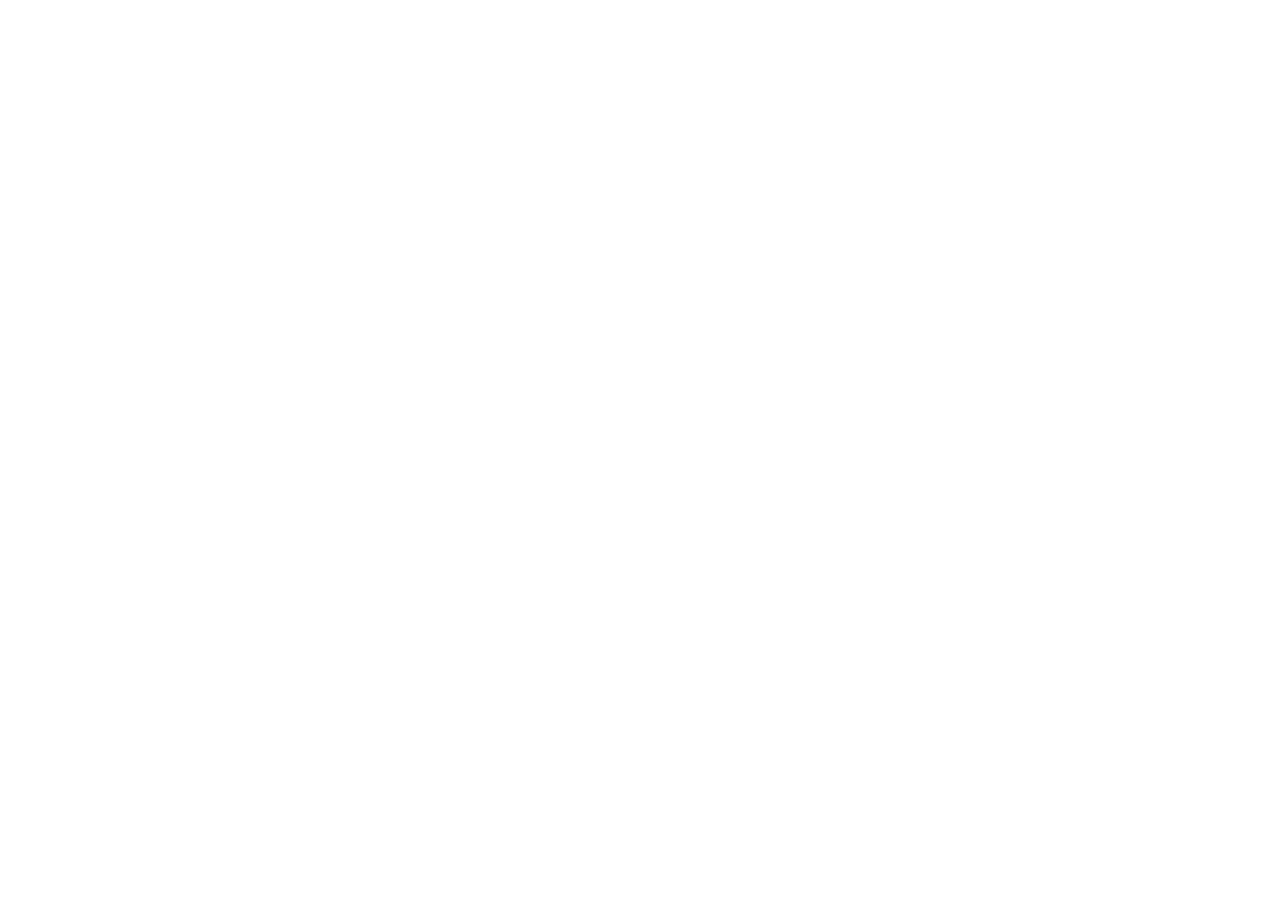
==== index.html @ 6ee95324 "first commit" ====
<!DOCTYPE html>
<html lang="en">
<head>
    <meta charset="UTF-8">
    <meta name="viewport" content="width=device-width, initial-scale=1.0">
    <title>Document</title>
</head>
<body>
    
</body>
</html>
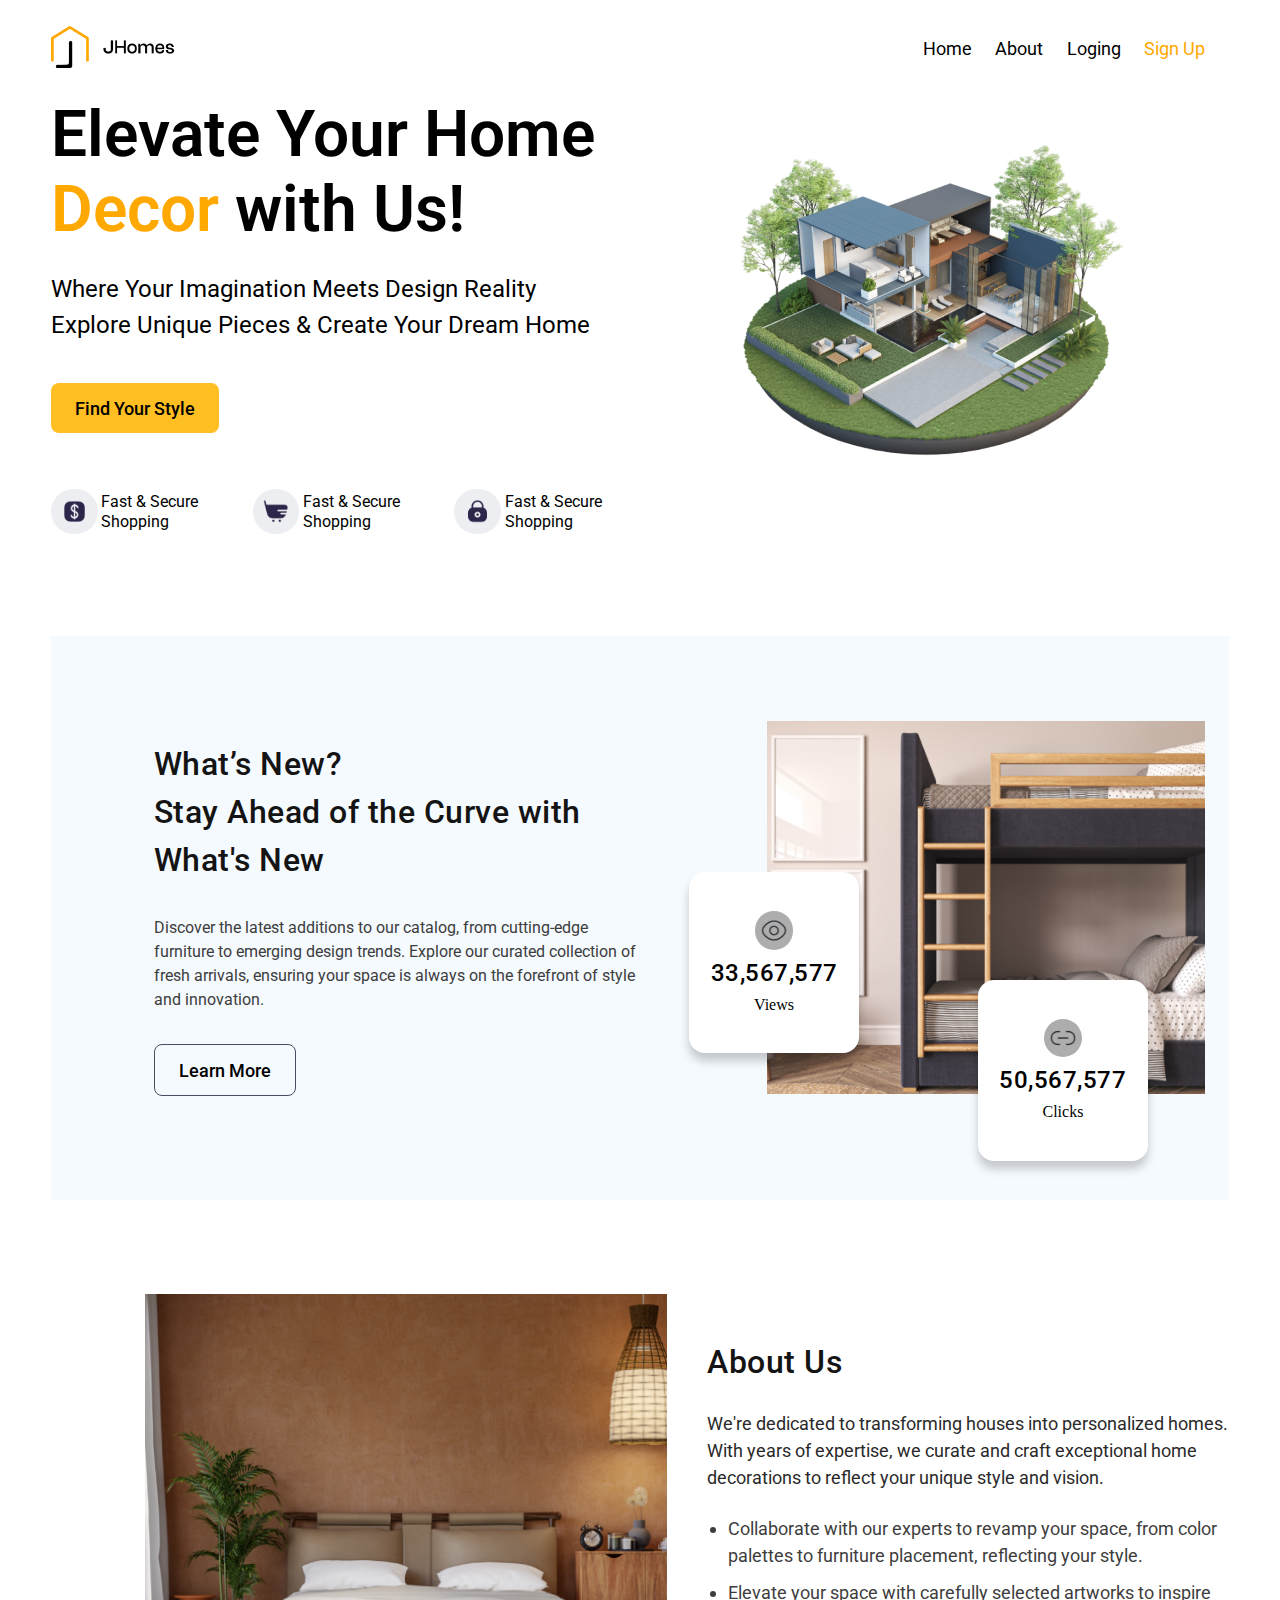
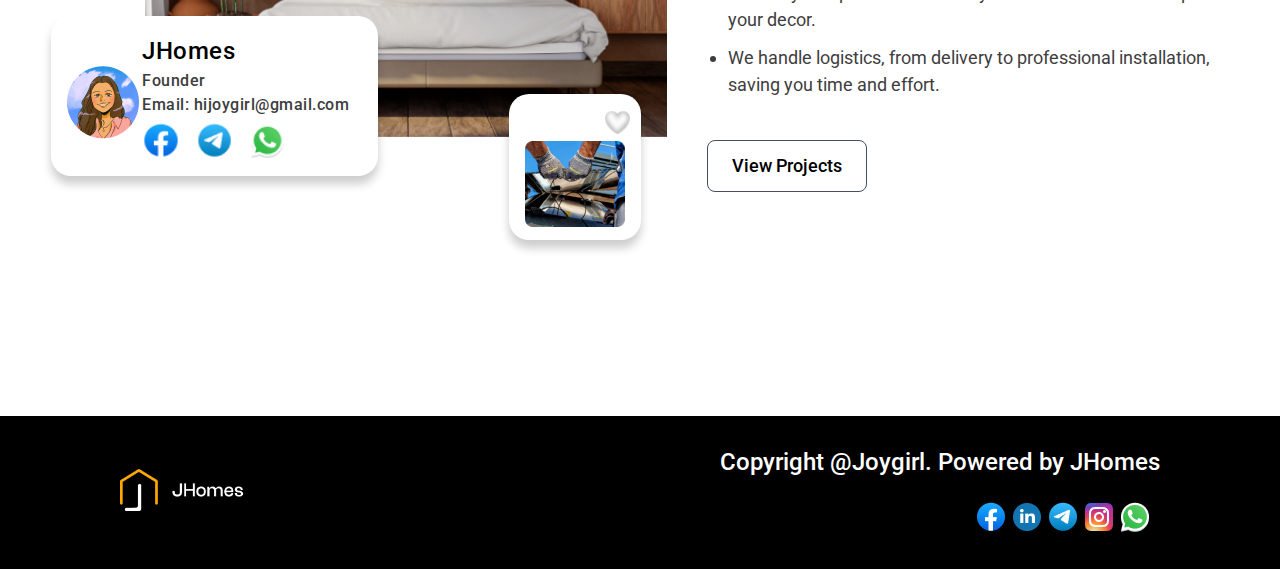
==== commit c98f3f9d: "task 6" ====
--- a/index.html
+++ b/index.html
@@ -3,9 +3,190 @@
 <head>
     <meta charset="UTF-8">
     <meta name="viewport" content="width=device-width, initial-scale=1.0">
-    <title>Document</title>
+    <title>just project task 6 and 7</title>
+    <link rel="stylesheet" href="style.css">
 </head>
 <body>
+
+    <header>
+        <div class="logo">
+            <img src="image/Frame 2.png" alt="Logo">
+        </div>
+
+        <div class="menu-icon">
+            <img src="image/menu.png" alt="">
+        </div>
+
+        <nav>
+            <a href="">Home</a>
+            <a href="">About</a>
+            <a href="">Loging</a>
+           <a href="" class="active">Sign Up</a>
+        </nav>
+    </header>
+
+    <main>
+
+        <section class="hero-container">
+            <div class="hero-left">
+                <h2>
+                    Elevate Your Home <br> <span class="left-active">Decor</span>  with Us!
+                </h2>
+
+                <p class="left-p">
+                    Where Your Imagination Meets 
+                    Design Reality 
+                    <br>Explore Unique Pieces & 
+                    Create Your Dream Home
+                </p>
+
+
+
+                    <button>Find Your Style</button>
+
+
+                    <div class="left-btm-flex">
+
+                        <div class="flex-item">
+                            <img src="image/Frame 5 (2).png" alt="">
+                            <p>Fast & Secure Shopping</p>                       
+                        </div>
+
+                        <div class="flex-item">
+                            <img src="image/Frame 5 (1).png" alt="">
+                            <p>Fast & Secure Shopping</p>
+                        </div>
+
+                        <div class="flex-item">
+                            <img src="image/Frame 5.png" alt="">
+                            <p>Fast & Secure Shopping</p>     
+                        </div>
+
+                    </div>
+
+            </div>
+
+            <div class="hero-right">
+                <img src="image/House 1.png" alt="Image">
+            </div>
+        </section>
+
+        <section class="container">
+            <div class="container-left">
+                <h2>
+                    What’s New? <br>
+                    Stay Ahead of the Curve with <br> What's New
+                </h2>
+                <p>
+                    Discover the latest additions to our catalog, from cutting-edge furniture to emerging design trends. Explore our curated collection of fresh arrivals, ensuring your space is always on the forefront of style and innovation.
+                </p>
+
+                <button class="bt">Learn More</button>
+
+            </div>
+
+            <div class="container-right">
+                <img src="image/Image.png" alt="image">
+
+                <div class="position left">
+                    <div class="position-card">
+                        <img src="image/eye.png" alt="">
+                    </div>
+                    <p class="card-info">33,567,577</p>
+                        <p>Views</p>
+                </div>
+               
+
+                <div class="position bottom">
+                    
+                    <div class="position-card   card-2">
+                      <img src="image/link.png" alt="">
+                    </div>
+                    <p class="card-info">50,567,577</p>
+                    <p>Clicks</p>
+                </div>
+
+            </div>
+
+        </section>
+
+
+        <section class="About-cover">
+
+            <div class="About-inner">
+                <div class="About-left">
+                    <div class="left-img2">
+                        <img src="image/image (1).png" alt="">
+                    </div>
+                    <div class="profile-position">
+                        <div class="profile-image">
+                            <img src="image/image 1.png" alt="">
+                        </div>
+                        <div class="profile-info">
+                            <h3>JHomes</h3>
+                        <p class="header-sub">Founder</p>
+                        <p class="email">Email: hijoygirl@gmail.com</p>
+                        <div class="media">
+                            <img src="image/Facebook.png" alt="image">
+                            <img src="image/telegram.png" alt="image">
+                            <img src="image/whatsapp.png" alt="image">
+                        </div>
+                        </div>
+                    </div>
+
+                    <div class="image-position">
+                        <div class="frame-icon">
+                            <div class="frame-icon2">
+                                <img src="image/Love l 1.png" alt="">
+                            </div>
+                            <div class="frame-image">
+                                <img src="image/Frame 16.png" alt="">
+                            </div>
+                        </div>
+                       
+                    </div>
+
+                </div>
     
+                <div class="About-right">
+                    <h2>About Us</h2>
+    
+                    <p class="About-right-p">We're dedicated to transforming houses into personalized homes. With years of expertise, we curate and craft exceptional home decorations to reflect your unique style and vision.</p>
+    
+                    <ul>
+                        <li>Collaborate with our experts to revamp your space, from color palettes to furniture placement, reflecting your style.</li>
+    
+                        <li>
+                            Elevate your space with carefully selected artworks to inspire your decor.
+                        </li>
+    
+                        <li>
+                            We handle logistics, from delivery to professional installation, saving you time and effort.
+                        </li>
+                    </ul>
+                    <button class="bt bt2">View Projects</button>
+                </div>
+            </div>
+        </section>
+
+    </main>
+
+
+    <footer>
+        <div class="footer-left">
+            <img src="image/Frame 3.png" alt="">
+        </div>
+
+        <div class="footer-right">
+            <p>Copyright @Joygirl. Powered by JHomes</p>
+            <div class="footer-icons">
+                <img src="image/Facebook.png" alt="">
+                <img src="image/linkedin.png" alt="">
+                <img src="image/telegram.png" alt="">
+                <img src="image/instagram.png" alt="">
+                <img src="image/whatsapp.png" alt="">
+            </div>
+        </div>
+    </footer>
 </body>
 </html>--- a/style.css
+++ b/style.css
@@ -0,0 +1,472 @@
+
+  @import url('https://fonts.googleapis.com/css2?family=Inter:wght@100;200;300;400;500;600;700;800;900&family=Roboto:wght@300;400;500;700;900&display=swap');
+
+*{
+    box-sizing: border-box;
+    margin: 0;
+    padding: 0;
+    text-decoration: none;
+}
+
+header{
+    display: flex;
+    justify-content: space-between;
+    align-items: center;
+    margin: 2% 4%;
+    /* width: 100%; */
+    /* gap: 20px; */
+}
+
+.menu-icon{
+    display: none;
+}
+
+nav{
+    width: 50%;
+    display: flex;
+    justify-content: end;
+}
+
+nav a{
+    padding-right: 4%;
+    color: #000;
+    font-family: 'Roboto', sans-serif;
+    font-size: 18px;
+    font-style: normal;
+    font-weight: 400;
+    line-height: normal;
+}
+
+.active{
+    color: #FFA800;
+    font-family: 'Roboto', sans-serif;
+    font-size: 18px;
+    font-style: normal;
+    font-weight: 400;
+    line-height: normal;
+}
+
+.logo img{
+    width: 60%;
+}
+
+/* hero section */
+
+.hero-container{
+    display: flex;
+    /* align-items: center; */
+    justify-content: space-between;
+    margin: 2% 4%;
+}
+
+.hero-left{
+    width: 50%;
+}
+
+.hero-left h2{
+    color: #000;
+    font-family: 'Roboto', sans-serif;
+    font-size: 64px;
+    font-style: normal;
+    font-weight: 600;
+    line-height: normal;
+}
+
+ .left-active{
+    color: #FFA800;
+    font-family: 'Roboto', sans-serif;
+    font-size: 64px;
+    font-style: normal;
+    font-weight: 600;
+    line-height: normal;
+}
+
+.left-p{
+    color: #000;
+font-family:  'Roboto', sans-serif;
+font-size: 24px;
+font-style: normal;
+font-weight: 400;
+line-height: 150%; /* 36px */
+/* width: 50%; */
+margin-top: 24px;
+
+}
+
+button{
+    border-radius: 8px;
+    background: #FFBF23;
+    padding: 14.5px 24px;
+    border: none;
+    color: #000;
+    font-family: 'Roboto', sans-serif;
+    font-size: 18px;
+    font-style: normal;
+    font-weight: 500;
+    line-height: normal;
+    margin-top: 40px;
+    cursor: pointer;
+}
+
+
+.left-btm-flex{
+    display: flex;
+    gap: 16px;
+    margin-top: 56px;
+}
+
+.flex-item{
+    display: flex;
+    gap: 2%;
+    align-items: center;
+}
+
+.flex-item p{
+    color: #000;
+    font-family: 'Roboto', sans-serif;
+    font-size: 16px;
+    font-style: normal;
+    font-weight: 400;
+    line-height: 120%; /* 19.2px */
+}
+
+.flex-item img{
+width: 25%;
+}
+
+.hero-right{
+    margin-top: 2%;
+    width: 50%;
+}
+
+/* next section */
+
+.container{
+    display: flex;
+    justify-content: space-between;
+    margin: 8% 4% 2% 4%;
+    gap: 24px;
+    align-items: center;
+    background: #F5FAFF;
+    /* padding: 64px 120px  !important; */
+    padding: 8% 8%;
+}
+
+.container-left{
+    width: 50%;
+}
+
+.container-left h2{
+    color: #141414;
+    font-family: 'Roboto', sans-serif;
+    font-size: 32px;
+    font-style: normal;
+    font-weight: 500;
+    line-height: 150%; /* 48px */
+    letter-spacing: 0.5px;
+}
+
+
+.container-left p{
+    color: #3D3D3D;
+    font-family:'Roboto', sans-serif;
+    font-size: 16px;
+    font-style: normal;
+    font-weight: 400;
+    line-height: 150%; /* 27px */
+    margin-top: 32px;
+}
+
+.bt{
+    background-color: transparent;
+    border-radius: 8px;
+    border: 1px solid #464E5F;
+    padding: 14.5px 24px;
+    margin-top: 32px;
+}
+
+.container-right{
+    width: 45%;
+    position: relative;
+}
+
+.container-right img{
+    width: 100%;
+    margin-left: 18%;
+    margin-top: -4%;
+}
+
+.position{
+    display: flex;
+    flex-direction: column;
+    /* justify-content: center; */
+    align-items: center;
+    /* width: 192px; */
+    /* height: 200px; */
+    border-radius: 16px;
+    background: #FFF;
+    /* Shadow 4 */
+    box-shadow: 0px 8px 10px 0px rgba(0, 0, 0, 0.20);
+    /* padding: 38px 36px 38px 30px; */
+    padding: 9% 5%;
+    margin-bottom: 2%;
+}
+
+.left {
+    position: absolute;
+    bottom: 10%;
+}
+
+.bottom {
+    position: absolute;
+    bottom: -20%;
+    right: -5%;
+}
+
+.card-info{
+    color: #000;
+    font-family: 'Roboto', sans-serif;
+    font-size: 24px;
+    font-style: normal;
+    font-weight: 500;
+    line-height: 150%; /* 36px */
+    letter-spacing: 0.5px;
+}
+
+
+.position-card{
+    width: 30%;
+    background-color: rgb(173, 173, 173);
+    display: flex;
+    justify-content: center;
+    align-items: center;
+    border-radius: 50%;
+    padding: 4%;
+    }
+
+.position-card img{
+    width: 100%;
+    margin: 0 auto;
+}
+
+.card-info{
+    color: #000;
+    font-family: 'Roboto', sans-serif;
+    font-size: 24px;
+    font-style: normal;
+    font-weight: 500;
+    line-height: 150%; /* 36px */
+    letter-spacing: 0.5px;
+    margin: 4% 0;
+}
+
+/* Anout page */
+
+.About-cover{
+    margin: 2% 4%;
+}
+
+.About-inner{
+    display: flex;
+    /* justify-content: space-around; */
+    gap: 40px;
+    margin: 8% 0 8% 8%;
+   
+}
+
+ .About-right{
+    width: 50%;
+    margin-top: 4%;
+    
+}
+
+.left-img2 img{
+     width: 100%; 
+}
+
+.left-img2{
+    width: 100%;
+
+}
+
+.About-left{
+    width: 50%;
+    position: relative;
+}
+
+.profile-position{
+    position: absolute;
+    bottom: 9%;
+    left: -18%;
+    z-index: 2;
+}
+
+.image-position{
+    position: absolute;
+    bottom: -3%;
+    right: 5%;
+
+}
+
+.About-right h2{
+    color: #141414;
+    font-family: 'Roboto', sans-serif; 
+    font-size: 32px;
+    font-style: normal;
+    font-weight: 500;
+    line-height: 150%; /* 48px */
+    letter-spacing: 0.5px;
+    margin-bottom: 24px;
+}
+
+.About-right-p{
+    color: #292929;
+    font-family: 'Roboto', sans-serif;
+    font-size: 18px;
+    font-style: normal;
+    font-weight: 400;
+    line-height: 150%; /* 27px */
+    max-width: 100%;
+    margin-bottom: 24px;
+}
+
+.About-right .bt2{
+    margin-bottom: 32px;
+}
+
+li{
+    max-width: 73%;
+    color: #3D3D3D;
+    font-family: 'Roboto', sans-serif;
+    font-size: 18px;
+    font-style: normal;
+    font-weight: 400;
+    line-height: 150%; /* 27px */
+    margin-left: 4%;
+    margin-bottom: 2%;
+    max-width: 100%;
+}
+
+/* About position */
+
+.profile-position{
+    display: inline-flex;
+    height: 160.592px;
+    padding: 16px;
+    align-items: center;
+    gap: 16px;
+    flex-shrink: 0;
+    border-radius: 20px;
+background: #FFF;
+box-shadow: 0px 8px 10px 0px rgba(0, 0, 0, 0.20);
+}
+
+.media{
+    display: flex;
+    justify-content:left;
+    gap: 16px;
+}
+
+.media img{
+    width: 18%;
+    margin-top: 2%;
+}
+
+.profile-image{
+    width: 20%;
+    margin-top: 6%;
+}
+
+.profile-info h3{
+    color: #000;
+    font-family: 'Roboto', sans-serif;
+    font-size: 24px;
+    font-style: normal;
+    font-weight: 500;
+    line-height: 150%; /* 36px */
+    letter-spacing: 0.5px;
+}
+
+.header-sub{
+    color: #3D3D3D;
+    font-family: 'Roboto', sans-serif;
+    font-size: 16px;
+    font-style: normal;
+    font-weight: 500;
+    line-height: 150%; /* 24px */
+    letter-spacing: 0.5px;
+}
+
+.profile-info .email{
+    color: #3D3D3D;
+    font-family: 'Roboto', sans-serif;
+    font-size: 16px;
+    font-style: normal;
+    font-weight: 500;
+    line-height: 150%; /* 24px */
+    letter-spacing: 0.5px;
+}
+
+.image-position{
+    display: flex;
+width: 132px;
+height: 146px;
+padding: 16px;
+flex-direction: column;
+align-items: flex-end;
+
+flex-shrink: 0;
+border-radius: 20px;
+background: #FFF;
+box-shadow: 0px 8px 10px 0px rgba(0, 0, 0, 0.20);
+    
+}
+    
+.frame-icon2 img{
+    width: 25%;
+    margin-left: 80%;
+    margin-bottom: 2%;
+}
+
+.frame-image img{
+    width: 100%;
+    
+}
+
+.frame-icon{
+    display: block;
+    
+}
+
+/* footer */
+footer{
+    background-color: #000;
+    display: flex;
+    justify-content: space-between;
+    align-items: center;
+    padding: 32px 120px;
+    margin-top: 15%;
+}
+
+.footer-left img{
+    width: 60%;
+}
+
+
+
+.footer-right p{
+    color: #FFF;
+font-family: 'Roboto', sans-serif;
+font-size: 24px;
+font-style: normal;
+font-weight: 500;
+line-height: normal;
+}
+
+
+.footer-icons{
+    padding-left: 58%;
+    margin-top: 24px;
+}
+
+/* 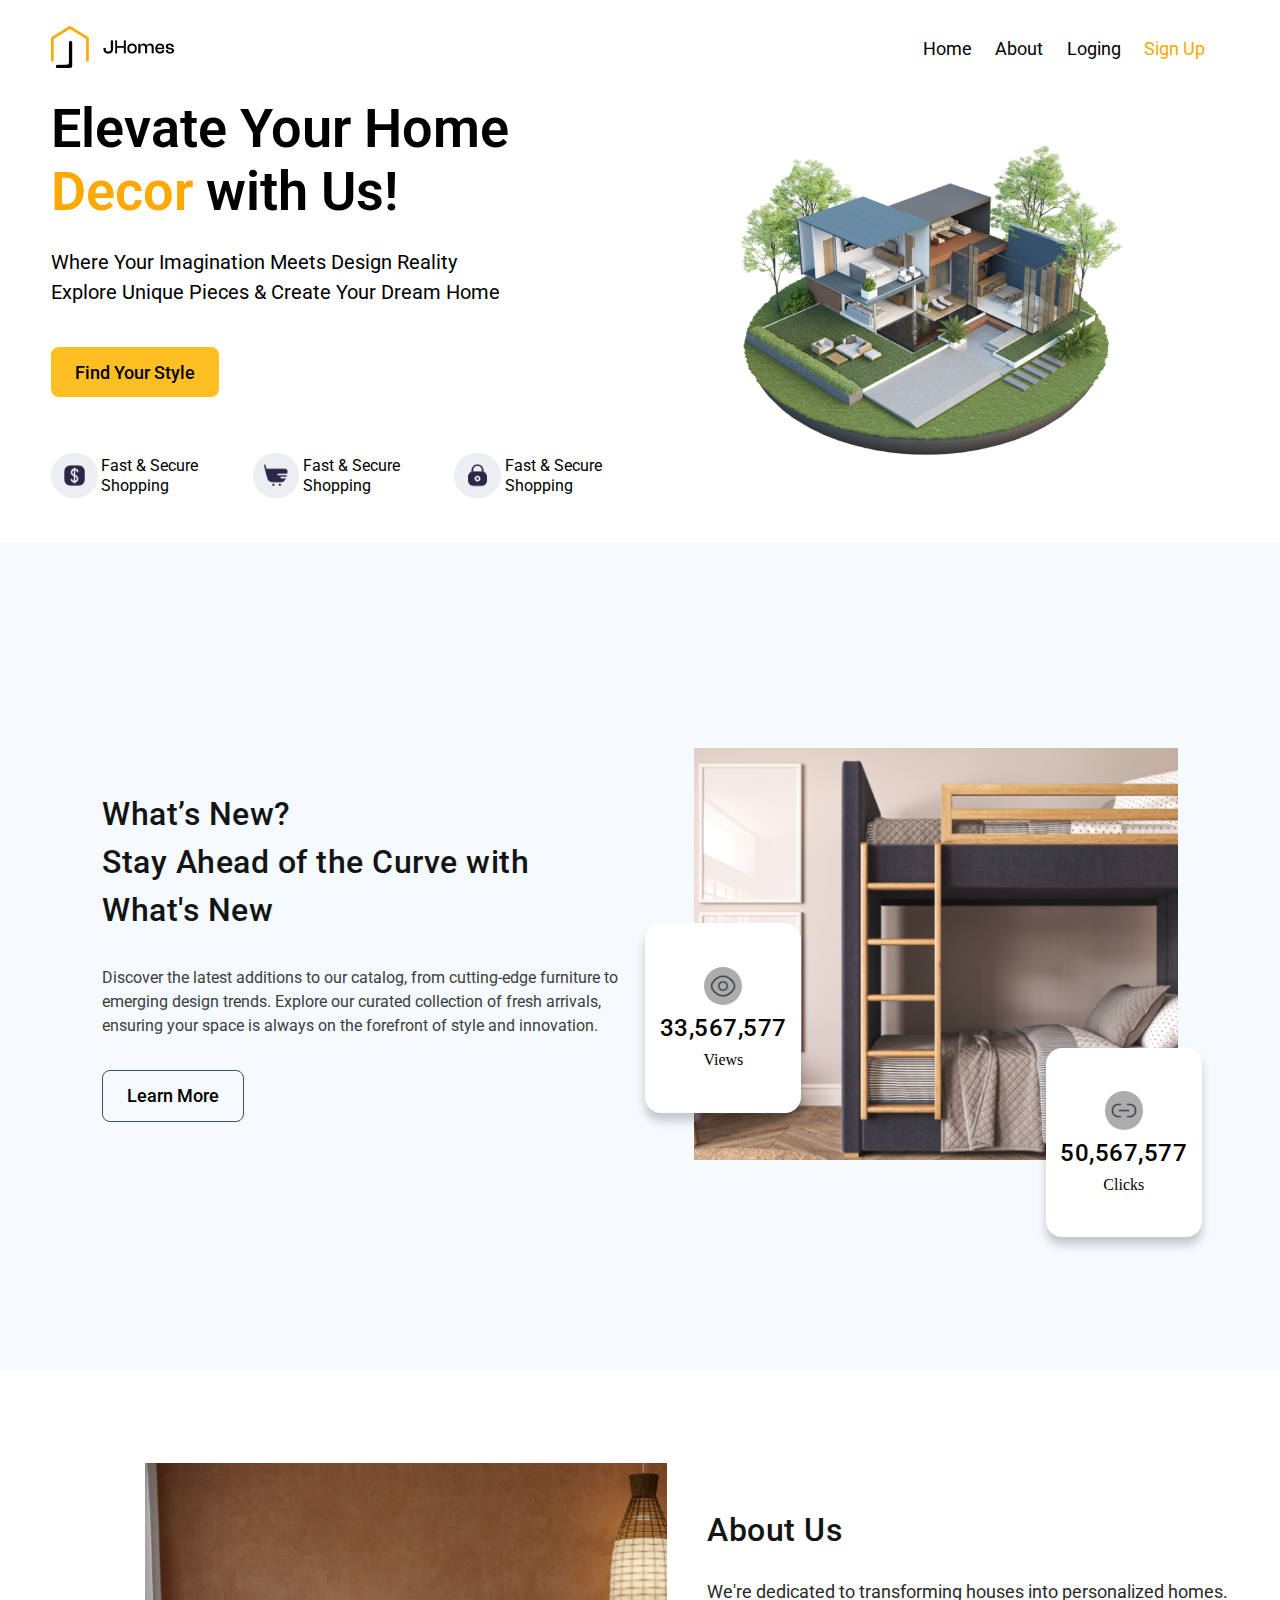
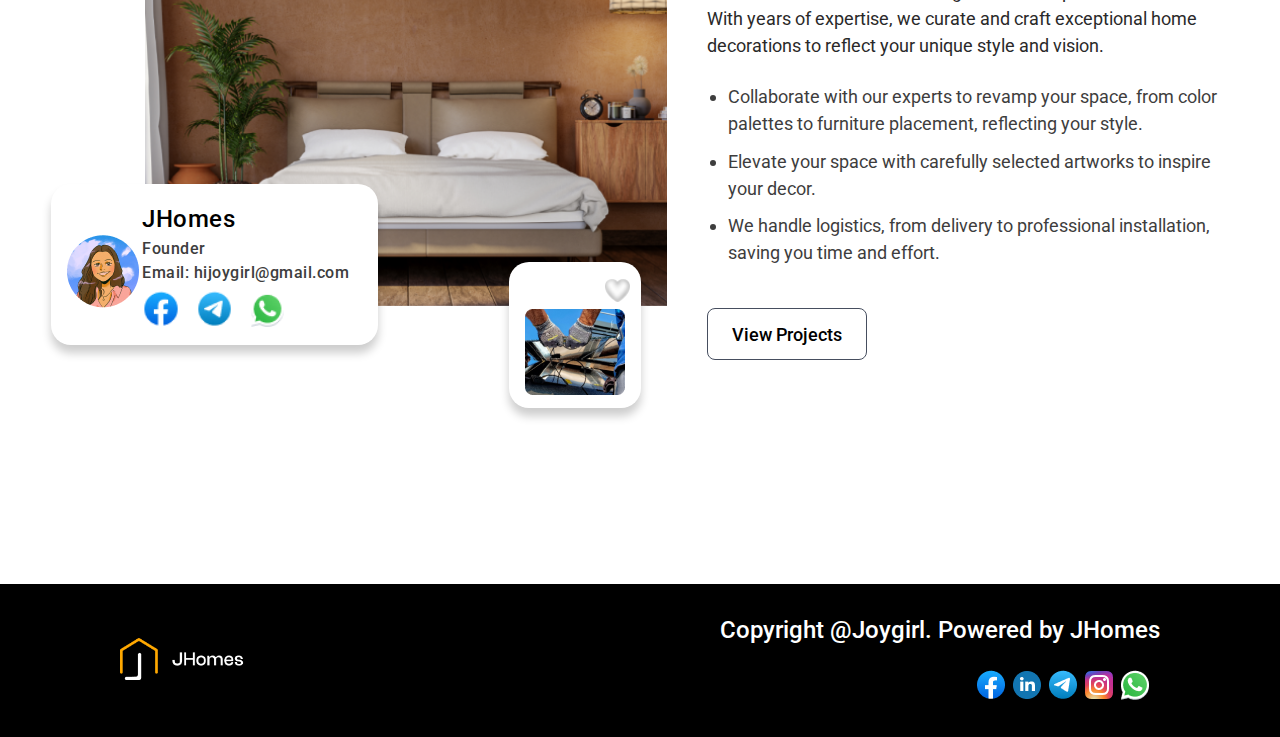
==== commit cd0a29d9: "task 7" ====
--- a/index.html
+++ b/index.html
@@ -5,6 +5,7 @@
     <meta name="viewport" content="width=device-width, initial-scale=1.0">
     <title>just project task 6 and 7</title>
     <link rel="stylesheet" href="style.css">
+    <link href="https://api.fontshare.com/v2/css?f[]=clash-grotesk@200,700,400,600,300,500&f[]=clash-display@200,400,700,500,300&display=swap" rel="stylesheet">
 </head>
 <body>
 
@@ -86,7 +87,7 @@
             </div>
 
             <div class="container-right">
-                <img src="image/Image.png" alt="image">
+                <img class="right-bg-img" src="image/Image.png" alt="image">
 
                 <div class="position left">
                     <div class="position-card">
--- a/style.css
+++ b/style.css
@@ -139,17 +139,19 @@
     width: 50%;
 }
 
+
+
 /* next section */
 
 .container{
     display: flex;
     justify-content: space-between;
-    margin: 8% 4% 2% 4%;
+    /* margin: 8% 0 8% 0; */
     gap: 24px;
     align-items: center;
     background: #F5FAFF;
     /* padding: 64px 120px  !important; */
-    padding: 8% 8%;
+    padding: 16% 8%;
 }
 
 .container-left{
@@ -192,8 +194,8 @@
 
 .container-right img{
     width: 100%;
-    margin-left: 18%;
-    margin-top: -4%;
+    /* margin-left: 18%;
+    margin-top: -4%; */
 }
 
 .position{
@@ -208,13 +210,14 @@
     /* Shadow 4 */
     box-shadow: 0px 8px 10px 0px rgba(0, 0, 0, 0.20);
     /* padding: 38px 36px 38px 30px; */
-    padding: 9% 5%;
+    padding: 9% 3%;
     margin-bottom: 2%;
 }
 
 .left {
     position: absolute;
     bottom: 10%;
+    left: -10%;
 }
 
 .bottom {
@@ -469,4 +472,390 @@
     margin-top: 24px;
 }
 
-/* +/* 
+/* responsiveness */
+@media (max-width: 1280px){
+    .hero-left h2{
+        color: #000;
+        font-family: 'Roboto', sans-serif;
+        font-size: 54px;
+        font-style: normal;
+        font-weight: 600;
+        line-height: normal;
+}
+
+.left-p{
+    color: #000;
+font-family:  'Roboto', sans-serif;
+font-size: 20px;
+font-style: normal;
+font-weight: 400;
+line-height: 150%; /* 36px */
+/* width: 50%; */
+margin-top: 24px;
+
+}
+
+.left-active{
+    font-size: 54px; 
+}
+
+}
+
+@media (max-width: 1128px){
+    .hero-left h2{
+        color: #000;
+        font-family: 'Roboto', sans-serif;
+        font-size: 50px;
+        font-style: normal;
+        font-weight: 600;
+        line-height: normal;
+}
+.left-active{
+    font-size: 50px; 
+}
+
+.left-p{
+    color: #000;
+font-family:  'Roboto', sans-serif;
+font-size: 18px;
+font-style: normal;
+font-weight: 400;
+line-height: 150%; /* 36px */
+/* width: 50%; */
+margin-top: 24px;
+
+}
+}
+
+@media (max-width: 1078px){
+    .hero-left h2{
+        color: #000;
+        font-family: 'Roboto', sans-serif;
+        font-size: 48px;
+        font-style: normal;
+        font-weight: 600;
+        line-height: normal;
+}
+
+.left-active{
+    font-size: 48px; 
+}
+
+.left-p{
+    color: #000;
+font-family:  'Roboto', sans-serif;
+font-size: 16px;
+font-style: normal;
+font-weight: 400;
+line-height: 150%; /* 36px */
+/* width: 50%; */
+margin-top: 24px;
+
+}
+
+.flex-item p{
+    color: #000;
+    font-family: 'Roboto', sans-serif;
+    font-size: 14px;
+    font-style: normal;
+    font-weight: 400;
+    line-height: 120%; /* 19.2px */
+}
+
+}
+
+
+
+@media (max-width: 996px){
+    .hero-left h2{
+        color: #000;
+        font-family: 'Roboto', sans-serif;
+        font-size: 20px;
+        font-style: normal;
+        font-weight: 600;
+        line-height: normal;
+}
+
+.left-active{
+    font-size: 20px; 
+}
+
+.left-p{
+    color: #000;
+font-family:  'Roboto', sans-serif;
+font-size: 16px;
+font-style: normal;
+font-weight: 400;
+line-height: 150%; /* 36px */
+/* width: 50%; */
+margin-top: 24px;
+
+}
+
+.flex-item p{
+    color: #000;
+    font-family: 'Roboto', sans-serif;
+    font-size: 12px;
+    font-style: normal;
+    font-weight: 400;
+    line-height: 120%; /* 19.2px */
+}
+
+}
+
+
+/* 
+@media (max-width: 1078px){
+    .hero-left h2{
+        color: #000;
+        font-family: 'Roboto', sans-serif;
+        font-size: 48px;
+        font-style: normal;
+        font-weight: 600;
+        line-height: normal;
+}
+
+.left-active{
+    font-size: 48px; 
+}
+
+.left-p{
+    color: #000;
+font-family:  'Roboto', sans-serif;
+font-size: 16px;
+font-style: normal;
+font-weight: 400;
+line-height: 150%; /* 36px */
+/* width: 50%; */
+margin-top: 24px;
+
+}
+
+.flex-item p{
+    color: #000;
+    font-family: 'Roboto', sans-serif;
+    font-size: 14px;
+    font-style: normal;
+    font-weight: 400;
+    line-height: 120%; /* 19.2px */
+}
+
+} */
+
+
+
+@media (max-width: 723px){
+    .hero-left h2{
+        color: #000;
+        font-family: 'Roboto', sans-serif;
+        font-size: 38px;
+        font-style: normal;
+        font-weight: 600;
+        line-height: normal;
+}
+
+.left-active{
+    font-size: 30px; 
+}
+
+.left-p{
+    color: #000;
+font-family:  'Roboto', sans-serif;
+font-size: 16px;
+font-style: normal;
+font-weight: 400;
+line-height: 150%; /* 36px */
+/* width: 50%; */
+margin-top: 24px;
+
+}
+
+.flex-item p{
+    color: #000;
+    font-family: 'Roboto', sans-serif;
+    font-size: 12px;
+    font-style: normal;
+    font-weight: 400;
+    line-height: 120%; /* 19.2px */
+}
+
+}
+
+
+@media (max-width:478px ){
+
+    header{
+        display:flex;
+        /* justify-content: space-between; */
+    }
+
+    .menu-icon{
+        display: block;
+        
+    }
+
+    nav{
+        display: none;
+    }
+    .hero-right img{
+        width: 100%;
+    }
+
+    .hero-container{
+        display: flex;
+        align-items: center;
+        flex-direction: column;
+        margin: 0 12%;
+    }
+
+    .hero-left h2{
+        color: #000;
+        font-family: 'Roboto', sans-serif;
+        font-size: 32px;
+        font-style: normal;
+        font-weight: 600;
+        line-height: normal;
+        max-width: 100%;
+}
+
+.left-active{
+    font-size: 32px; 
+}
+
+.hero-left{
+    width: 100%;
+}
+
+.left-p{
+    margin-top: 16px;
+}
+
+button{
+    width: 100%;
+    margin-top: 24px;
+}
+
+.left-btm-flex{
+    margin-top: 24px;
+    margin-bottom: 24px;
+}
+
+.flex-item p{
+    font-size: 8px;
+}
+
+.hero-right{
+    width: 100%;
+}
+
+/* second section */
+
+.container{
+    display: flex;
+    align-items: center;
+    flex-direction: column;
+    /* margin: 0 12%; */
+}
+
+.container-left{
+    width: 100%;
+    padding-left: 4%;
+}
+
+.container-left h2{
+    color: #141414;
+    font-family: 'Clash Grotesk', sans-serif;
+    /* font-family: 'Clash Display', sans-serif; */
+font-size: 20px;
+font-style: normal;
+font-weight: 500;
+line-height: 150%; /* 36px */
+/* max-width: 100%; */
+}
+
+.container-left p{
+    font-size: 16px;
+}
+
+.container-right{
+    width: 100%;
+}
+
+.right-bg-img img{
+    width: 100%;
+    padding-left: 8%;
+}
+
+.position{
+    display: inline-flex;
+padding: 20.401px 18.971px 20.482px 16.106px;
+flex-direction: column;
+justify-content: center;
+align-items: center;
+}
+
+.About-inner{
+    display: flex;
+    flex-direction: column;
+}
+
+.About-left{
+    width: 100%;
+}
+
+.profile-position{
+    display: flex;
+width: %;
+/* height: 87.982px; */
+padding: 8.766px;
+align-items: center;
+gap: 8.766px;
+flex-shrink: 0;
+
+border-radius: 10.957px;
+background: #FFF;
+box-shadow: 0px 4.38285px 5.47856px 0px rgba(0, 0, 0, 0.20);
+}
+
+
+.profile-info h3{
+    font-size: 13.149px;
+}
+
+.About-right{
+    width: 100%;
+}
+
+footer{
+    display: flex;
+    flex-direction: column;
+}
+
+.footer-left, .footer-right {
+    width: 100%;
+}
+
+.footer-right p{
+    color: #FFF;
+font-family: 'Clash Grotesk', sans-serif;
+font-size: 12px;
+font-style: normal;
+font-weight: 500;
+line-height: normal;
+margin-top: 32px;
+}
+
+.footer-icons{
+    display: flex;
+    align-items: center;
+    flex-direction: row;
+    gap: 8px;
+    padding-left: 0;
+    margin-top: 16px;
+
+}
+
+
+
+ 
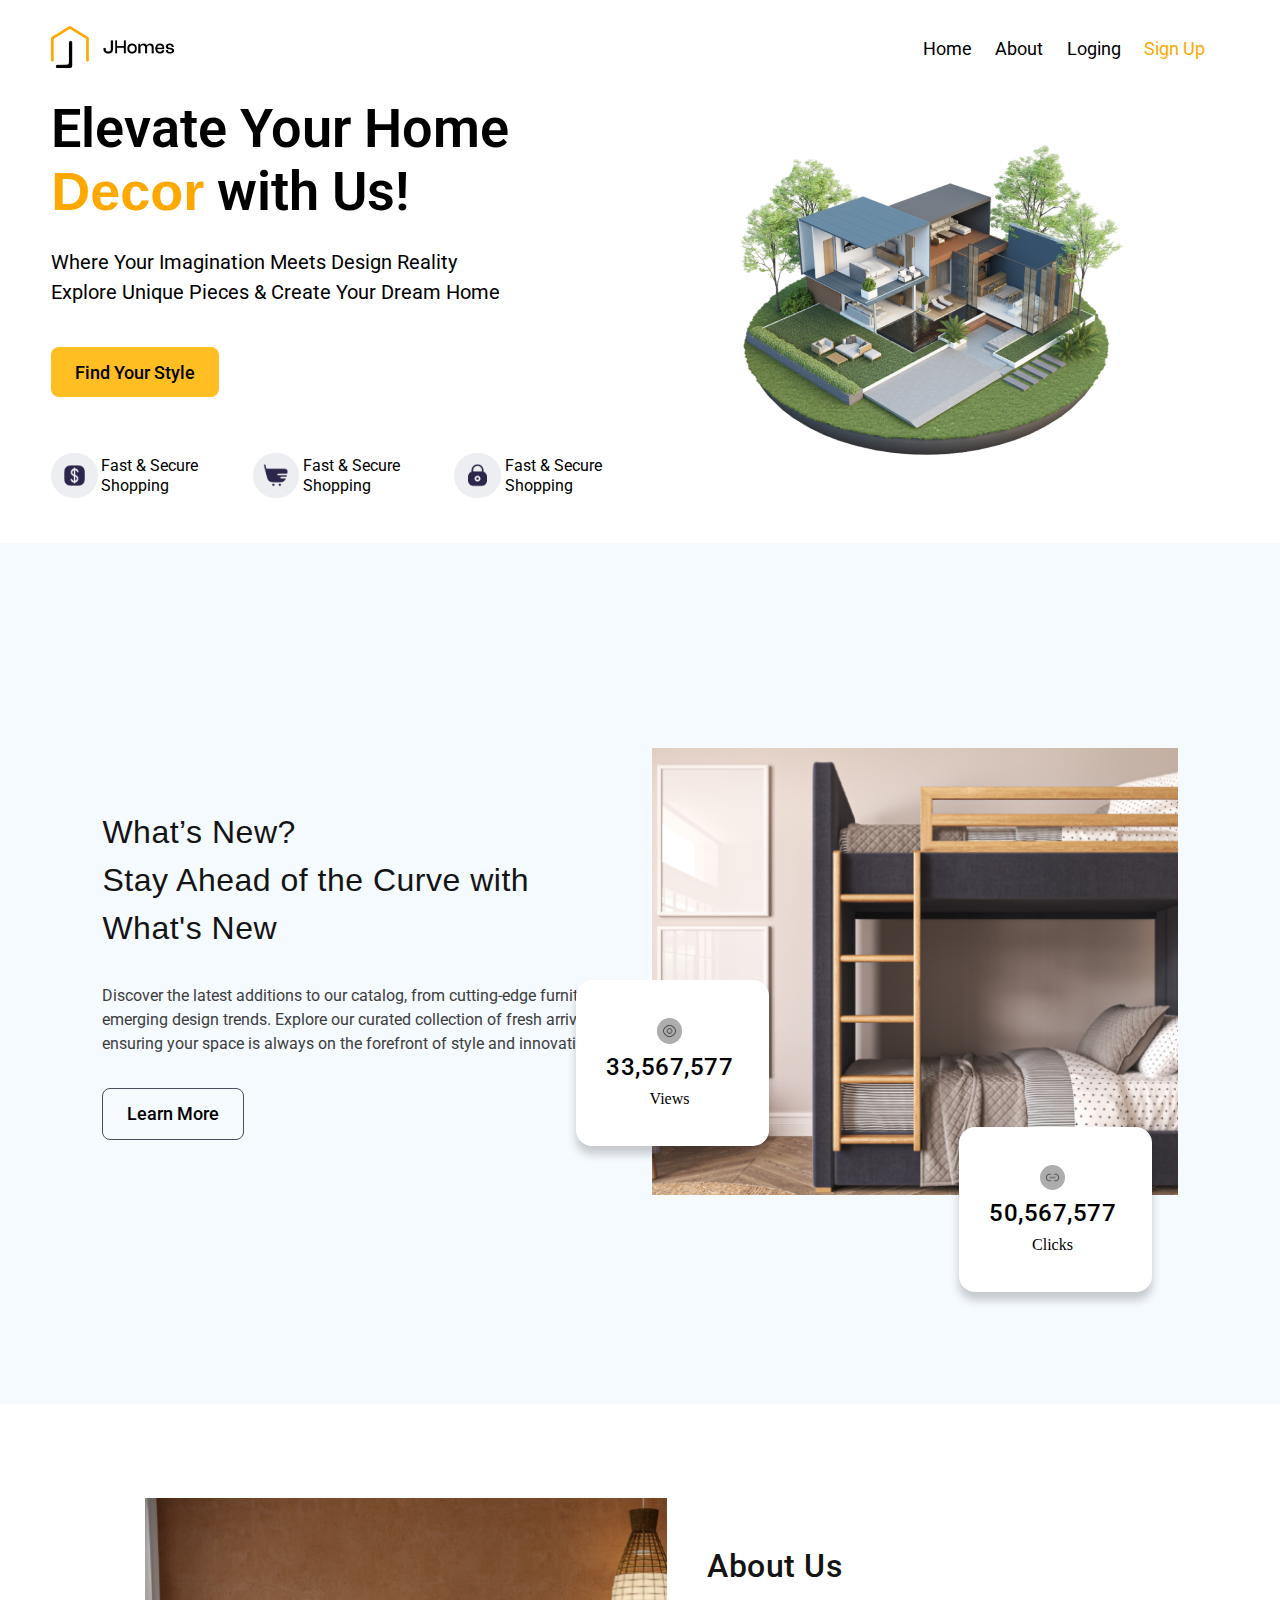
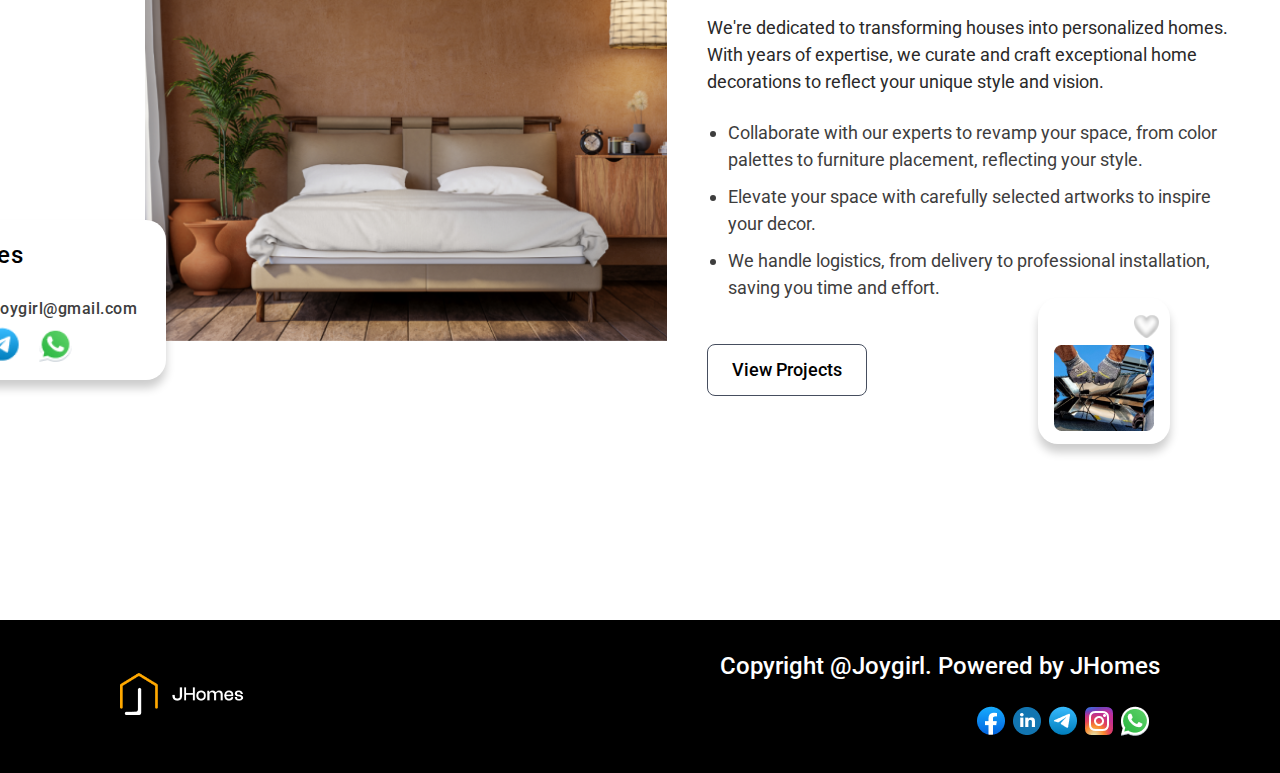
==== commit 6abfc77f: "section two crad update" ====
--- a/index.html
+++ b/index.html
@@ -5,7 +5,6 @@
     <meta name="viewport" content="width=device-width, initial-scale=1.0">
     <title>just project task 6 and 7</title>
     <link rel="stylesheet" href="style.css">
-    <link href="https://api.fontshare.com/v2/css?f[]=clash-grotesk@200,700,400,600,300,500&f[]=clash-display@200,400,700,500,300&display=swap" rel="stylesheet">
 </head>
 <body>
 
@@ -87,14 +86,14 @@
             </div>
 
             <div class="container-right">
-                <img class="right-bg-img" src="image/Image.png" alt="image">
+                <img src="image/Image.png" alt="image">
 
                 <div class="position left">
                     <div class="position-card">
                         <img src="image/eye.png" alt="">
                     </div>
                     <p class="card-info">33,567,577</p>
-                        <p>Views</p>
+                        <p class="sub-info">Views</p>
                 </div>
                
 
@@ -104,7 +103,7 @@
                       <img src="image/link.png" alt="">
                     </div>
                     <p class="card-info">50,567,577</p>
-                    <p>Clicks</p>
+                    <p class="sub-info">Clicks</p>
                 </div>
 
             </div>
--- a/style.css
+++ b/style.css
@@ -65,7 +65,7 @@
 
 .hero-left h2{
     color: #000;
-    font-family: 'Roboto', sans-serif;
+    font-family: 'Clash Grotesk', sans-serif;
     font-size: 64px;
     font-style: normal;
     font-weight: 600;
@@ -74,7 +74,7 @@
 
  .left-active{
     color: #FFA800;
-    font-family: 'Roboto', sans-serif;
+    font-family: 'Clash Grotesk', sans-serif;
     font-size: 64px;
     font-style: normal;
     font-weight: 600;
@@ -152,6 +152,7 @@
     background: #F5FAFF;
     /* padding: 64px 120px  !important; */
     padding: 16% 8%;
+    position: relative;
 }
 
 .container-left{
@@ -160,7 +161,7 @@
 
 .container-left h2{
     color: #141414;
-    font-family: 'Roboto', sans-serif;
+    font-family:'Clash Grotesk', sans-serif;
     font-size: 32px;
     font-style: normal;
     font-weight: 500;
@@ -188,8 +189,8 @@
 }
 
 .container-right{
-    width: 45%;
-    position: relative;
+    width: 50%;
+    /* position: relative; */
 }
 
 .container-right img{
@@ -199,31 +200,29 @@
 }
 
 .position{
-    display: flex;
+    display: inline-flex;
+    padding: 38px 36px 38px 30px;
     flex-direction: column;
-    /* justify-content: center; */
+    justify-content: center;
     align-items: center;
-    /* width: 192px; */
-    /* height: 200px; */
+
     border-radius: 16px;
     background: #FFF;
+
     /* Shadow 4 */
     box-shadow: 0px 8px 10px 0px rgba(0, 0, 0, 0.20);
-    /* padding: 38px 36px 38px 30px; */
-    padding: 9% 3%;
-    margin-bottom: 2%;
 }
 
 .left {
     position: absolute;
-    bottom: 10%;
-    left: -10%;
+    bottom: 30%;
+    left: 45%;
 }
 
 .bottom {
     position: absolute;
-    bottom: -20%;
-    right: -5%;
+    bottom: 13%;
+    right: 10%;
 }
 
 .card-info{
@@ -252,6 +251,10 @@
     margin: 0 auto;
 }
 
+.position-card{
+    width: 20%;
+}
+
 .card-info{
     color: #000;
     font-family: 'Roboto', sans-serif;
@@ -267,6 +270,7 @@
 
 .About-cover{
     margin: 2% 4%;
+    position: relative;
 }
 
 .About-inner{
@@ -274,7 +278,7 @@
     /* justify-content: space-around; */
     gap: 40px;
     margin: 8% 0 8% 8%;
-   
+    
 }
 
  .About-right{
@@ -294,7 +298,7 @@
 
 .About-left{
     width: 50%;
-    position: relative;
+    
 }
 
 .profile-position{
@@ -795,6 +799,42 @@
 align-items: center;
 }
 
+.left {
+    position: absolute;
+    bottom: 13%;
+    left: 2%;
+}
+
+.bottom {
+    position: absolute;
+    bottom: 1%;
+    right: 10%;
+}
+
+.position-card {
+    width: 20%;
+}
+
+.card-info{
+    color: #000;
+font-family:'Clash Grotesk', sans-serif;
+font-size: 12.885px;
+font-style: normal;
+font-weight: 500;
+line-height: 150%; /* 19.327px */
+letter-spacing: 0.268px;
+}
+
+.sub-info{
+    color: #141414;
+font-family: 'Clash Grotesk', sans-serif;
+font-size: 8.59px;
+font-style: normal;
+font-weight: 400;
+line-height: 150%; /* 12.885px */
+letter-spacing: 0.268px;
+}
+
 .About-inner{
     display: flex;
     flex-direction: column;
@@ -806,7 +846,7 @@
 
 .profile-position{
     display: flex;
-width: %;
+/* width: %; */
 /* height: 87.982px; */
 padding: 8.766px;
 align-items: center;
@@ -818,6 +858,31 @@
 box-shadow: 0px 4.38285px 5.47856px 0px rgba(0, 0, 0, 0.20);
 }
 
+.position-card{
+    width: 30%;
+}
+
+.card-info{
+    color: #000;
+font-family: 'Clash Grotesk', sans-serif;
+font-size: 12.885px;
+font-style: normal;
+font-weight: 500;
+line-height: 150%; /* 19.327px */
+letter-spacing: 0.268px;
+}
+
+.sub-info{
+    color: #141414;
+font-family: Proxima Nova;
+font-size: 8.59px;
+font-style: normal;
+font-weight: 400;
+line-height: 150%; /* 12.885px */
+letter-spacing: 0.268px;
+}
+
+
 
 .profile-info h3{
     font-size: 13.149px;
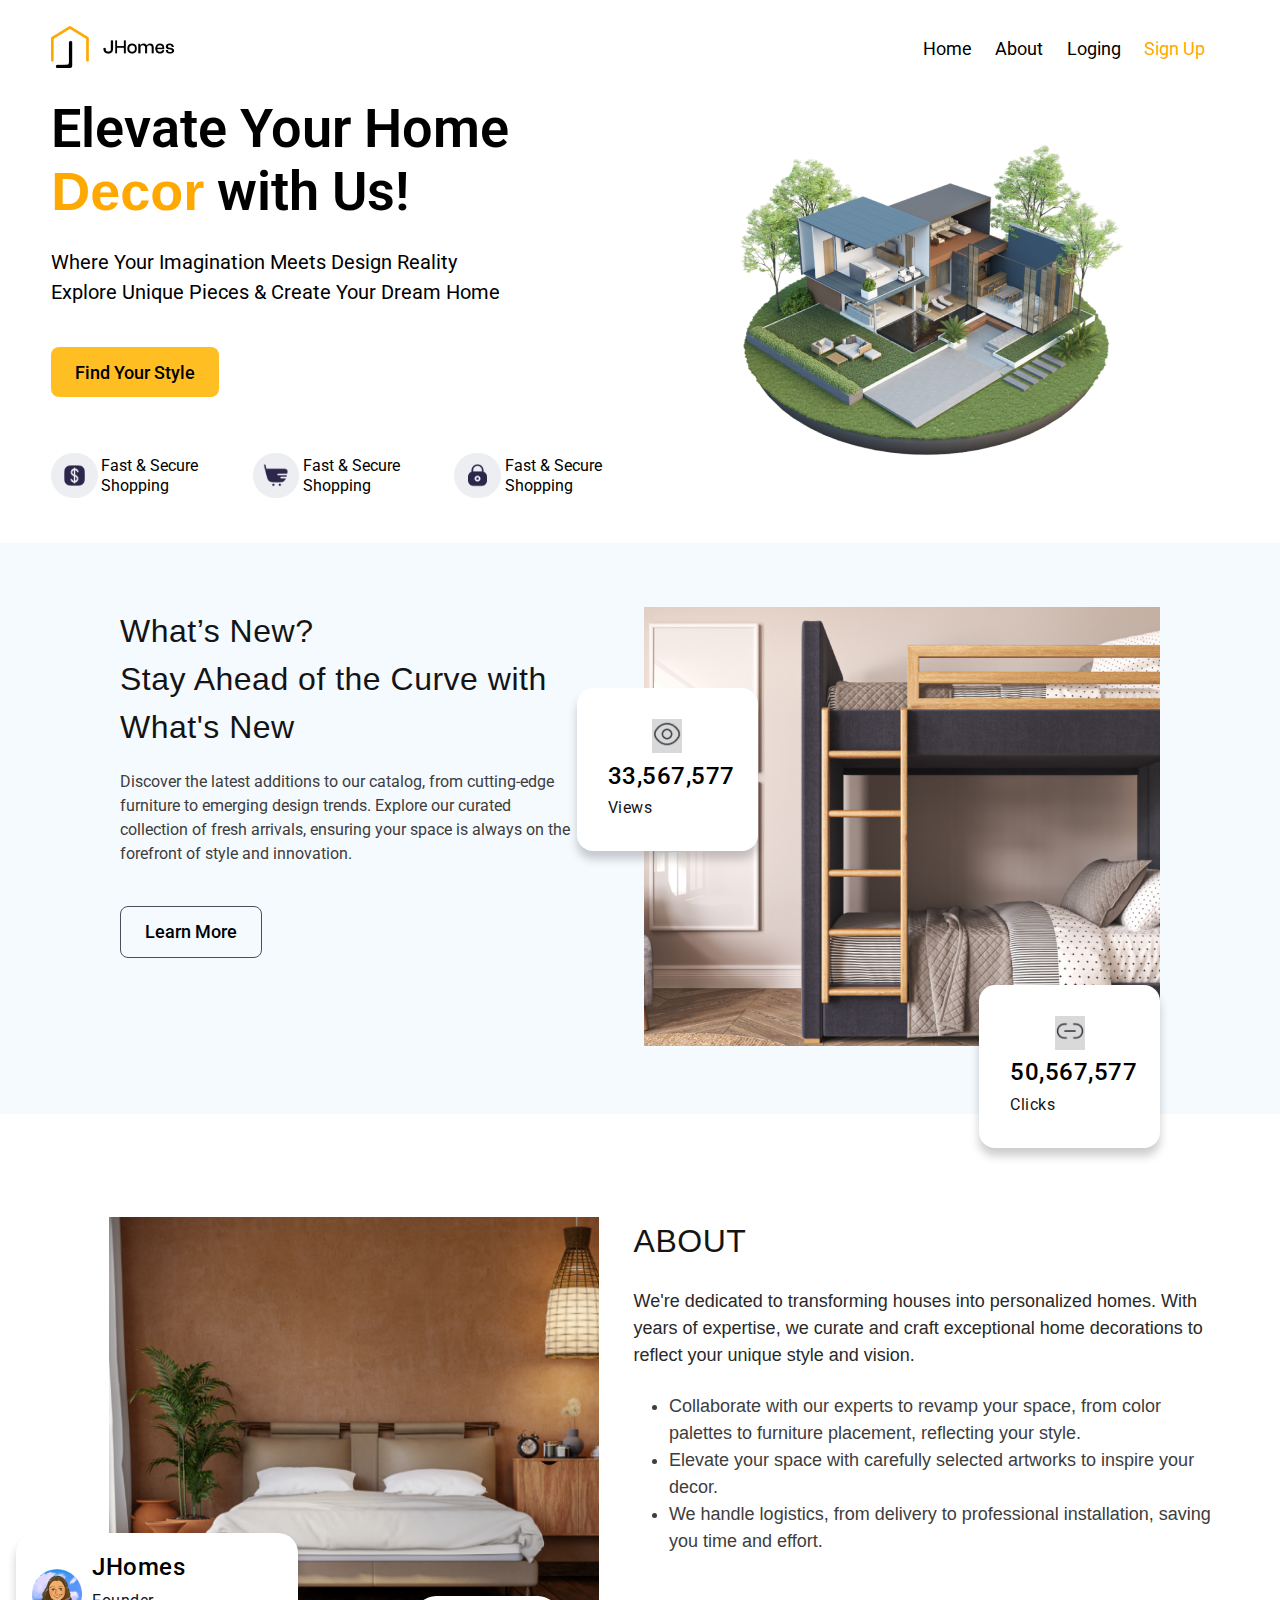
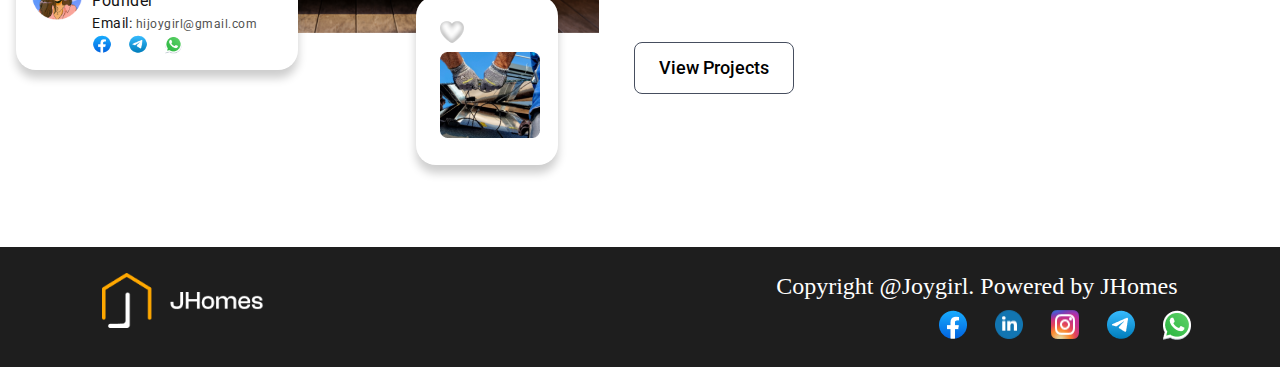
==== commit 4be56483: "mobile view update" ====
--- a/index.html
+++ b/index.html
@@ -5,6 +5,7 @@
     <meta name="viewport" content="width=device-width, initial-scale=1.0">
     <title>just project task 6 and 7</title>
     <link rel="stylesheet" href="style.css">
+    <link href="https://api.fontshare.com/v2/css?f[]=clash-grotesk@200,700,400,600,300,500&f[]=clash-display@200,400,700,500,300&display=swap" rel="stylesheet">
 </head>
 <body>
 
@@ -70,6 +71,7 @@
                 <img src="image/House 1.png" alt="Image">
             </div>
         </section>
+
 
         <section class="container">
             <div class="container-left">
@@ -81,12 +83,16 @@
                     Discover the latest additions to our catalog, from cutting-edge furniture to emerging design trends. Explore our curated collection of fresh arrivals, ensuring your space is always on the forefront of style and innovation.
                 </p>
 
-                <button class="bt">Learn More</button>
+                <button class="bt bt2">Learn More</button>
 
             </div>
 
             <div class="container-right">
-                <img src="image/Image.png" alt="image">
+
+                <div class="right-img">
+                    <img src="image/Image.png" alt="image">
+                </div>
+                
 
                 <div class="position left">
                     <div class="position-card">
@@ -113,53 +119,63 @@
 
         <section class="About-cover">
 
-            <div class="About-inner">
-                <div class="About-left">
-                    <div class="left-img2">
-                        <img src="image/image (1).png" alt="">
-                    </div>
-                    <div class="profile-position">
-                        <div class="profile-image">
-                            <img src="image/image 1.png" alt="">
-                        </div>
-                        <div class="profile-info">
-                            <h3>JHomes</h3>
-                        <p class="header-sub">Founder</p>
-                        <p class="email">Email: hijoygirl@gmail.com</p>
-                        <div class="media">
-                            <img src="image/Facebook.png" alt="image">
-                            <img src="image/telegram.png" alt="image">
-                            <img src="image/whatsapp.png" alt="image">
-                        </div>
-                        </div>
-                    </div>
-
-                    <div class="image-position">
-                        <div class="frame-icon">
-                            <div class="frame-icon2">
-                                <img src="image/Love l 1.png" alt="">
-                            </div>
-                            <div class="frame-image">
-                                <img src="image/Frame 16.png" alt="">
-                            </div>
-                        </div>
-                       
-                    </div>
-
-                </div>
-    
-                <div class="About-right">
-                    <h2>About Us</h2>
-    
-                    <p class="About-right-p">We're dedicated to transforming houses into personalized homes. With years of expertise, we curate and craft exceptional home decorations to reflect your unique style and vision.</p>
-    
+            <div class="about-left">
+                <div class="about-left-image">
+                    <img src="image/image (1).png" alt="IMGAE">
+                </div>
+
+
+                
+            <div class="profile-card">
+                <div class="profile-img">
+                    <img src="image/image 1.png" alt="image">
+                </div>
+
+                <div class="profile-info">
+                    
+                    <div class="inner-info">
+                        <h3>JHomes</h3>
+                        <p class="sub-info">Founder</p>
+                        <p class="email"> <span >Email:</span>  hijoygirl@gmail.com</p>
+                    </div>
+
+                    <div class="media">
+                        <img src="image/Facebook.png" alt="">
+                        <img src="image/telegram.png" alt="">
+                        <img src="image/whatsapp.png" alt="">
+                    </div>
+                </div>
+
+            </div>
+
+
+            <div class="image-card">
+                <div class="love-icon">
+                    <img src="image/Love l 1.png" alt="">
+                </div>
+                <div class="card-img">
+                    <img src="image/Frame 16.png" alt="">
+                </div>
+            </div>
+
+
+
+            </div>
+
+            <div class="about-right">
+                <div class="about-info">
+                    <h3>ABOUT</h3>
+                    <p>
+                        We're dedicated to transforming houses into personalized homes. With years of expertise, we curate and craft exceptional home decorations to reflect your unique style and vision.
+                    </p>
                     <ul>
-                        <li>Collaborate with our experts to revamp your space, from color palettes to furniture placement, reflecting your style.</li>
-    
+                        <li>
+                            Collaborate with our experts to revamp your space, from color palettes to furniture placement, reflecting your style.
+                        </li>
                         <li>
                             Elevate your space with carefully selected artworks to inspire your decor.
                         </li>
-    
+
                         <li>
                             We handle logistics, from delivery to professional installation, saving you time and effort.
                         </li>
@@ -167,23 +183,22 @@
                     <button class="bt bt2">View Projects</button>
                 </div>
             </div>
+
         </section>
 
-    </main>
-
-
+                
     <footer>
-        <div class="footer-left">
+        <div class="footer-logo">
             <img src="image/Frame 3.png" alt="">
         </div>
 
-        <div class="footer-right">
+        <div class="footer-media">
             <p>Copyright @Joygirl. Powered by JHomes</p>
-            <div class="footer-icons">
+            <div class="footer-icon">
                 <img src="image/Facebook.png" alt="">
                 <img src="image/linkedin.png" alt="">
+                <img src="image/instagram.png" alt="">
                 <img src="image/telegram.png" alt="">
-                <img src="image/instagram.png" alt="">
                 <img src="image/whatsapp.png" alt="">
             </div>
         </div>
--- a/style.css
+++ b/style.css
@@ -145,84 +145,65 @@
 
 .container{
     display: flex;
-    justify-content: space-between;
-    /* margin: 8% 0 8% 0; */
-    gap: 24px;
-    align-items: center;
+    justify-content: space-around;
     background: #F5FAFF;
-    /* padding: 64px 120px  !important; */
-    padding: 16% 8%;
+    padding: 64px 120px;
+    gap: 6%;
+    margin: 2% 0;
+
+    
+}
+
+.container-left, .container-right{
+    width: 50%;
+}
+
+.container-right{
     position: relative;
 }
 
-.container-left{
-    width: 50%;
+.right img{
+    width: 100%;
 }
 
 .container-left h2{
     color: #141414;
-    font-family:'Clash Grotesk', sans-serif;
+    font-family: 'Clash Grotesk', sans-serif;
     font-size: 32px;
     font-style: normal;
     font-weight: 500;
-    line-height: 150%; /* 48px */
+    line-height: 150%; 
     letter-spacing: 0.5px;
-}
-
+    margin-bottom: 4%;
+}
 
 .container-left p{
     color: #3D3D3D;
-    font-family:'Roboto', sans-serif;
-    font-size: 16px;
-    font-style: normal;
-    font-weight: 400;
-    line-height: 150%; /* 27px */
-    margin-top: 32px;
-}
-
-.bt{
-    background-color: transparent;
+    font-family: 'Roboto', sans-serif;
+    font-size: 18px;
+    font-style: normal;
+    font-weight: 400;
+    line-height: 150%; 
+    
+}
+
+.bt2{
     border-radius: 8px;
     border: 1px solid #464E5F;
+    background-color: transparent;
     padding: 14.5px 24px;
-    margin-top: 32px;
-}
-
-.container-right{
-    width: 50%;
-    /* position: relative; */
-}
-
-.container-right img{
-    width: 100%;
-    /* margin-left: 18%;
-    margin-top: -4%; */
-}
-
-.position{
-    display: inline-flex;
-    padding: 38px 36px 38px 30px;
-    flex-direction: column;
-    justify-content: center;
-    align-items: center;
-
-    border-radius: 16px;
-    background: #FFF;
-
-    /* Shadow 4 */
-    box-shadow: 0px 8px 10px 0px rgba(0, 0, 0, 0.20);
-}
-
-.left {
-    position: absolute;
-    bottom: 30%;
-    left: 45%;
-}
-
-.bottom {
-    position: absolute;
-    bottom: 13%;
-    right: 10%;
+}
+
+.position-card img{
+    width: 100%;
+    
+}
+
+.position-card{
+    width: 25%;
+    margin: 0 auto;
+    background-color:  #D9D9D9;
+    margin-bottom: 2%;
 }
 
 .card-info{
@@ -233,29 +214,78 @@
     font-weight: 500;
     line-height: 150%; /* 36px */
     letter-spacing: 0.5px;
-}
-
-
-.position-card{
-    width: 30%;
-    background-color: rgb(173, 173, 173);
-    display: flex;
-    justify-content: center;
-    align-items: center;
-    border-radius: 50%;
-    padding: 4%;
-    }
-
-.position-card img{
-    width: 100%;
-    margin: 0 auto;
-}
-
-.position-card{
-    width: 20%;
-}
-
-.card-info{
+    text-align: center;
+    margin-top: 4%;
+}
+
+.position{
+    border-radius: 16px;
+    background: #FFF;
+    padding: 6%;
+    /* Shadow 4 */
+    box-shadow: 0px 8px 10px 0px rgba(0, 0, 0, 0.20);
+    width: 35%;
+}
+
+.left{
+    position: absolute;
+    bottom: 45%;
+    left: -13%;
+    z-index: 1;
+}
+
+.bottom{
+    position: absolute;
+    right: 0%;
+    bottom: -22%;
+}
+
+/* About section */
+
+.About-cover{
+    display: flex;
+    justify-content: space-around;
+    gap: 4%;
+    margin: 4% 4%;
+    position: relative;
+    margin-top: 8%;
+    margin-bottom: 12%;
+}
+
+
+
+.about-letf{
+    width: 50%;  
+}
+
+.about-left-image img{
+    width: 95%;
+    margin-left: 10%;
+}
+
+
+
+.profile-card{
+    display: flex;
+    gap: 4%;
+    border-radius: 20px;
+    background: #FFF;
+    box-shadow: 0px 8px 10px 0px rgba(0, 0, 0, 0.20);
+    padding: 16px;
+    width: 24%;
+}
+
+
+.profile-img img{
+    width: 100%;
+   
+}
+.profile-img{
+    width:20%;
+    margin-top: 8%;
+}
+
+.inner-info h3{
     color: #000;
     font-family: 'Roboto', sans-serif;
     font-size: 24px;
@@ -263,220 +293,173 @@
     font-weight: 500;
     line-height: 150%; /* 36px */
     letter-spacing: 0.5px;
-    margin: 4% 0;
-}
-
-/* Anout page */
-
-.About-cover{
-    margin: 2% 4%;
-    position: relative;
-}
-
-.About-inner{
-    display: flex;
-    /* justify-content: space-around; */
-    gap: 40px;
-    margin: 8% 0 8% 8%;
-    
-}
-
- .About-right{
-    width: 50%;
-    margin-top: 4%;
-    
-}
-
-.left-img2 img{
-     width: 100%; 
-}
-
-.left-img2{
-    width: 100%;
-
-}
-
-.About-left{
-    width: 50%;
-    
-}
-
-.profile-position{
-    position: absolute;
-    bottom: 9%;
-    left: -18%;
-    z-index: 2;
-}
-
-.image-position{
-    position: absolute;
-    bottom: -3%;
-    right: 5%;
-
-}
-
-.About-right h2{
+    /* text-align: center; */
+}
+
+.sub-info{
     color: #141414;
-    font-family: 'Roboto', sans-serif; 
-    font-size: 32px;
-    font-style: normal;
-    font-weight: 500;
-    line-height: 150%; /* 48px */
-    letter-spacing: 0.5px;
-    margin-bottom: 24px;
-}
-
-.About-right-p{
-    color: #292929;
-    font-family: 'Roboto', sans-serif;
-    font-size: 18px;
-    font-style: normal;
-    font-weight: 400;
-    line-height: 150%; /* 27px */
-    max-width: 100%;
-    margin-bottom: 24px;
-}
-
-.About-right .bt2{
-    margin-bottom: 32px;
-}
-
-li{
-    max-width: 73%;
-    color: #3D3D3D;
-    font-family: 'Roboto', sans-serif;
-    font-size: 18px;
-    font-style: normal;
-    font-weight: 400;
-    line-height: 150%; /* 27px */
-    margin-left: 4%;
-    margin-bottom: 2%;
-    max-width: 100%;
-}
-
-/* About position */
-
-.profile-position{
-    display: inline-flex;
-    height: 160.592px;
-    padding: 16px;
-    align-items: center;
-    gap: 16px;
-    flex-shrink: 0;
-    border-radius: 20px;
-background: #FFF;
-box-shadow: 0px 8px 10px 0px rgba(0, 0, 0, 0.20);
-}
-
-.media{
-    display: flex;
-    justify-content:left;
-    gap: 16px;
-}
-
-.media img{
-    width: 18%;
-    margin-top: 2%;
-}
-
-.profile-image{
-    width: 20%;
-    margin-top: 6%;
-}
-
-.profile-info h3{
-    color: #000;
-    font-family: 'Roboto', sans-serif;
-    font-size: 24px;
-    font-style: normal;
-    font-weight: 500;
-    line-height: 150%; /* 36px */
-    letter-spacing: 0.5px;
-}
-
-.header-sub{
-    color: #3D3D3D;
-    font-family: 'Roboto', sans-serif;
+    font-family:'Roboto', sans-serif;
     font-size: 16px;
     font-style: normal;
-    font-weight: 500;
+    font-weight: 400;
     line-height: 150%; /* 24px */
     letter-spacing: 0.5px;
-}
-
-.profile-info .email{
+    /* text-align: center; */
+    margin-top: 2%;
+}
+
+.inner-info span{
+    color: #141414;
+    font-family: 'Roboto', sans-serif;
+    font-size: 14px;
+    font-style: normal;
+    font-weight: 400;
+    line-height: 150%; /* 21px */
+    letter-spacing: 0.5px;
+}
+
+.email{
+    color: #525252;
+font-family: 'Roboto', sans-serif;
+font-size: 12px;
+font-style: normal;
+font-weight: 400;
+line-height: 150%;
+letter-spacing: 0.5px;
+}
+
+.media{
+    display: flex;
+    gap: 16px;
+    width: 15%;
+    
+}
+
+.media img{
+    width: 80%;
+    /* margin-left: 8%; */
+}
+
+
+.image-card{
+    display: flex;
+    flex-direction: column;
+    /* align-items: center; */
+    gap: 4px;
+    border-radius: 20px;
+    background: #FFF;
+    box-shadow: 0px 8px 10px 0px rgba(0, 0, 0, 0.20);
+    padding: 2%;
+    width: 12%;
+
+}
+
+.profile-card{
+    position: absolute;
+    bottom: 5%;
+    left: -3%;
+    /* z-index: 1; */
+}
+
+.image-card{
+    position: absolute;
+    right: 57%;
+    bottom: -15%;
+}
+
+
+
+.about-right{
+    width: 50%;
+    
+}
+
+.about-info h3{
+    color: #141414;
+    font-family: 'Clash Grotesk', sans-serif;
+    font-size: 32px;
+    font-style: normal;
+    font-weight: 500;
+    line-height: 150%; 
+    letter-spacing: 0.5px;
+    margin-bottom: 4%;
+}
+
+.about-right p{
+    color: #292929;
+    font-family: 'Clash Grotesk', sans-serif;
+    font-size: 18px;
+    font-style: normal;
+    font-weight: 400;
+    line-height: 150%; 
+    margin-bottom: 4%;
+}
+
+ul{
     color: #3D3D3D;
-    font-family: 'Roboto', sans-serif;
-    font-size: 16px;
+    font-family: 'Clash Grotesk', sans-serif;
+    font-size: 18px;
+    font-style: normal;
+    font-weight: 400;
+    line-height: 150%;
+    padding-left: 6%; 
+    margin-bottom: 8%;
+    
+}
+
+
+
+
+
+
+footer{
+    display: flex;
+    justify-content: space-between;
+    background: #1E1E1E;
+    padding: 2% 8%;
+    
+}
+
+.footer-logo img{
+    width: 100%;
+}
+
+.footer-logo{
+    width: 15%;
+}
+
+.footer-media{
+    display: flex;
+    flex-direction: column;
+    
+    
+}
+
+.footer-media p{
+    color: #FFF;
+    font-family: 'Clash Grotesk';
+    font-size: 24px;
     font-style: normal;
     font-weight: 500;
-    line-height: 150%; /* 24px */
-    letter-spacing: 0.5px;
-}
-
-.image-position{
-    display: flex;
-width: 132px;
-height: 146px;
-padding: 16px;
-flex-direction: column;
-align-items: flex-end;
-
-flex-shrink: 0;
-border-radius: 20px;
-background: #FFF;
-box-shadow: 0px 8px 10px 0px rgba(0, 0, 0, 0.20);
-    
-}
-    
-.frame-icon2 img{
-    width: 25%;
-    margin-left: 80%;
+    line-height: normal;
     margin-bottom: 2%;
 }
 
-.frame-image img{
-    width: 100%;
-    
-}
-
-.frame-icon{
-    display: block;
-    
-}
-
-/* footer */
-footer{
-    background-color: #000;
-    display: flex;
-    justify-content: space-between;
-    align-items: center;
-    padding: 32px 120px;
-    margin-top: 15%;
-}
-
-.footer-left img{
-    width: 60%;
-}
-
-
-
-.footer-right p{
-    color: #FFF;
-font-family: 'Roboto', sans-serif;
-font-size: 24px;
-font-style: normal;
-font-weight: 500;
-line-height: normal;
-}
-
-
-.footer-icons{
-    padding-left: 58%;
-    margin-top: 24px;
-}
-
-/* 
+.footer-icon{
+    display: flex;
+    gap: 10%;
+    padding-left: 40%;
+    width: 100%;
+}
+
+
+
+
+
+
+
+
+
 /* responsiveness */
 @media (max-width: 1280px){
     .hero-left h2{
@@ -504,6 +487,10 @@
     font-size: 54px; 
 }
 
+.container-left p{
+    font-size: 16px;
+}
+
 }
 
 @media (max-width: 1128px){
@@ -566,6 +553,266 @@
     font-weight: 400;
     line-height: 120%; /* 19.2px */
 }
+
+
+
+
+
+}
+
+
+@media (max-width:1144px){
+
+    .hero-right img{
+        width: 100%;
+    }
+
+    .container-left h2{
+        font-size: 30px;
+    }
+}
+
+@media (max-width:1076px){
+    .container-left h2{
+        font-size: 28px;
+    }
+
+   
+.profile-card{
+    display: flex;
+    gap: 4%;
+    border-radius: 20px;
+    background: #FFF;
+    box-shadow: 0px 8px 10px 0px rgba(0, 0, 0, 0.20);
+    padding: 16px;
+    width: 26%;
+}
+
+
+.profile-img img{
+    width: 100%;
+   
+}
+.profile-img{
+    width:20%;
+    margin-top: 8%;
+}
+
+.inner-info h3{
+    color: #000;
+    font-family: 'Roboto', sans-serif;
+    font-size: 20px;
+    font-style: normal;
+    font-weight: 500;
+    line-height: 150%; /* 36px */
+    letter-spacing: 0.5px;
+    /* text-align: center; */
+}
+
+.sub-info{
+    color: #141414;
+    font-family:'Roboto', sans-serif;
+    font-size: 16px;
+    font-style: normal;
+    font-weight: 400;
+    line-height: 150%; /* 24px */
+    letter-spacing: 0.5px;
+    /* text-align: center; */
+    margin-top: 2%;
+}
+
+.inner-info span{
+    color: #141414;
+    font-family: 'Roboto', sans-serif;
+    font-size: 14px;
+    font-style: normal;
+    font-weight: 400;
+    line-height: 150%; /* 21px */
+    letter-spacing: 0.5px;
+}
+
+.email{
+    color: #525252;
+font-family: 'Roboto', sans-serif;
+font-size: 12px;
+font-style: normal;
+font-weight: 400;
+line-height: 150%;
+letter-spacing: 0.5px;
+}
+
+.media{
+    display: flex;
+    gap: 16px;
+    width: 15%;
+    
+}
+
+.media img{
+    width: 80%;
+    /* margin-left: 8%; */
+}
+
+
+.image-card{
+    display: flex;
+    flex-direction: column;
+    /* align-items: center; */
+    gap: 4px;
+    border-radius: 20px;
+    background: #FFF;
+    box-shadow: 0px 8px 10px 0px rgba(0, 0, 0, 0.20);
+    padding: 2%;
+    width: 14%;
+
+}
+
+.profile-card{
+    position: absolute;
+    bottom: 17%;
+    left: -3%;
+    /* z-index: 1; */
+}
+
+.image-card{
+    position: absolute;
+    right: 50%;
+    bottom: 2%;
+}
+    
+}
+
+
+@media (max-width: 1011px){
+
+    .hero-right img{
+        width: 100%;
+    }
+
+
+    .container-left h2{
+        font-size: 26px;
+    }
+}
+
+
+@media (max-width:964px){
+
+    .hero-right img{
+        width: 100%;
+    }
+
+    .container-left h2{
+        font-size: 24px;
+    }
+
+    .right-img img{
+        width: 100%;
+    }
+    
+    .card-info{
+        font-size: 16px;
+    }
+
+    .sub-info{
+        font-size: 14px;
+        /* text-align: center; */
+    }
+
+
+    .left{
+        position: absolute;
+        bottom: 20%;
+        left: -13%;
+        z-index: 1;
+    }
+    
+    .bottom{
+        position: absolute;
+        right: 12%;
+        bottom: -10%;
+    }
+
+
+    
+}
+
+
+@media (max-width:923px){
+
+    .hero-right img{
+        width: 100%;
+    }
+
+    .container-left h2{
+        font-size: 20px;
+    }
+
+    .left{
+        position: absolute;
+        bottom: 25%;
+        left: -13%;
+        z-index: 1;
+    }
+    
+    .bottom{
+        position: absolute;
+        right: 12%;
+        bottom: -3%;
+
+    }
+
+
+    
+.profile-card{
+    position: absolute;
+    bottom: 20%;
+    left: -3%;
+    /* z-index: 1; */
+}
+
+.image-card{
+    position: absolute;
+    right: 50%;
+    bottom: 10%;
+}
+
+.position-card{
+    width: 25%;
+}
+  
+}
+
+
+@media (max-width:813px){
+    .container-left h2{
+        font-size:18px;
+    }
+
+    .container-left p{
+        font-size: 14px;
+    }
+
+    .about-info h3{
+        font-size: 18px;
+    }
+
+    .about-info p{
+        font-size: 14px;
+    }
+
+    ul{
+        font-size: 14px;
+    }
+
+
+    .card-info{
+        font-size: 12px;
+    }
+
+    .sub-info{
+        font-size: 10px;
+    }
 
 }
 
@@ -649,6 +896,10 @@
 
 
 
+
+
+
+
 @media (max-width: 723px){
     .hero-left h2{
         color: #000;
@@ -753,174 +1004,167 @@
     width: 100%;
 }
 
-/* second section */
-
 .container{
     display: flex;
     align-items: center;
     flex-direction: column;
-    /* margin: 0 12%; */
-}
-
-.container-left{
-    width: 100%;
-    padding-left: 4%;
-}
-
-.container-left h2{
+    padding: 40px 20px;
+   
+}
+
+.container-left {
+    width: 100%;
+    padding: 4%;
+}
+
+.container-right{
+    width: 80%;
+}
+
+
+.container-lef h2{
     color: #141414;
-    font-family: 'Clash Grotesk', sans-serif;
-    /* font-family: 'Clash Display', sans-serif; */
-font-size: 20px;
+font-family: 'Clash Grotesk';
+font-size: 24px;
 font-style: normal;
 font-weight: 500;
 line-height: 150%; /* 36px */
-/* max-width: 100%; */
-}
-
-.container-left p{
-    font-size: 16px;
-}
-
-.container-right{
-    width: 100%;
-}
-
-.right-bg-img img{
-    width: 100%;
-    padding-left: 8%;
-}
-
-.position{
-    display: inline-flex;
-padding: 20.401px 18.971px 20.482px 16.106px;
-flex-direction: column;
-justify-content: center;
-align-items: center;
-}
-
-.left {
-    position: absolute;
-    bottom: 13%;
-    left: 2%;
-}
-
-.bottom {
-    position: absolute;
-    bottom: 1%;
-    right: 10%;
-}
-
-.position-card {
-    width: 20%;
-}
-
-.card-info{
-    color: #000;
-font-family:'Clash Grotesk', sans-serif;
-font-size: 12.885px;
-font-style: normal;
-font-weight: 500;
-line-height: 150%; /* 19.327px */
-letter-spacing: 0.268px;
-}
-
-.sub-info{
+}
+
+.right-img img{
+    /* width: 100%; */
+}
+
+.right-img{
+    width: 100%;
+}
+
+
+/* ABOUT SECTION */
+
+.About-cover{
+    display: flex;
+    flex-direction: column;
+    /* align-items: center; */
+    gap: 16%;
+}
+
+.about-letf{
+    width: 100%;
+}
+
+.about-right{
+    width: 100%;
+}
+
+.about-info h3{
     color: #141414;
-font-family: 'Clash Grotesk', sans-serif;
-font-size: 8.59px;
-font-style: normal;
-font-weight: 400;
-line-height: 150%; /* 12.885px */
-letter-spacing: 0.268px;
-}
-
-.About-inner{
-    display: flex;
-    flex-direction: column;
-}
-
-.About-left{
-    width: 100%;
-}
-
-.profile-position{
-    display: flex;
-/* width: %; */
-/* height: 87.982px; */
-padding: 8.766px;
-align-items: center;
-gap: 8.766px;
-flex-shrink: 0;
-
-border-radius: 10.957px;
-background: #FFF;
-box-shadow: 0px 4.38285px 5.47856px 0px rgba(0, 0, 0, 0.20);
-}
-
-.position-card{
-    width: 30%;
-}
-
-.card-info{
-    color: #000;
-font-family: 'Clash Grotesk', sans-serif;
-font-size: 12.885px;
-font-style: normal;
-font-weight: 500;
-line-height: 150%; /* 19.327px */
-letter-spacing: 0.268px;
-}
-
-.sub-info{
-    color: #141414;
-font-family: Proxima Nova;
-font-size: 8.59px;
-font-style: normal;
-font-weight: 400;
-line-height: 150%; /* 12.885px */
-letter-spacing: 0.268px;
-}
-
-
-
-.profile-info h3{
-    font-size: 13.149px;
-}
-
-.About-right{
-    width: 100%;
-}
-
-footer{
-    display: flex;
-    flex-direction: column;
-}
-
-.footer-left, .footer-right {
-    width: 100%;
-}
-
-.footer-right p{
-    color: #FFF;
-font-family: 'Clash Grotesk', sans-serif;
-font-size: 12px;
-font-style: normal;
-font-weight: 500;
-line-height: normal;
-margin-top: 32px;
-}
-
-.footer-icons{
-    display: flex;
-    align-items: center;
-    flex-direction: row;
-    gap: 8px;
-    padding-left: 0;
-    margin-top: 16px;
-
-}
-
-
-
- 
+    font-family: 'Clash Grotesk';
+    font-size: 24px;
+    font-style: normal;
+    font-weight: 500;
+    line-height: 150%; /* 36px */
+    letter-spacing: 0.5px;
+}
+
+
+.about-left {
+    width: 100%;
+    padding: 4%;
+}
+
+.about-left{
+    width: 95%;
+    margin-top: 30%;
+}
+
+
+.profile-card{
+    width: 40%;
+
+}
+
+.inner-info h3{
+    font-size: 13px;
+}
+    .sub-info{
+        font-size: 9px;
+        text-align: none;
+    }
+
+    .email{
+        font-size: 8px;
+    }
+
+    .inner-info span{
+        font-size: 7px;
+    }
+
+    .profile-img img {
+        width: 100%;
+        padding: 4%;
+    }
+    
+    .profile-img{
+        width: 20%;
+    }
+
+
+    .profile-card{
+        position: absolute;
+        bottom: 54%;
+        left: 1%;
+    }
+
+    .image-card{
+        position: absolute;
+        right: 10%;
+        bottom: 40%;
+    }
+
+
+    .image-card{
+        width: 30%;
+    }
+
+    .card-img {
+        width: 100%;
+        padding: 4%;
+    }
+    
+    .card-img{
+        width: 50%;
+    }
+
+
+    footer{
+        display: flex;
+        flex-direction: column;
+        align-items: center;
+        gap: 8%;
+        padding: 4%;
+    }
+
+    .footer-logo img{
+        width: 100%;
+    }
+
+    .footer-logo{
+        width: 15%;
+    }
+
+    .footer-media p{
+        font-size: 12%;
+    }
+
+    .footer-icon img {
+        width: 100%;
+        /* padding: 4%; */
+    }
+    
+    .footer-icon{
+        width: 18%;
+        padding: 2%;
+    }
+
+}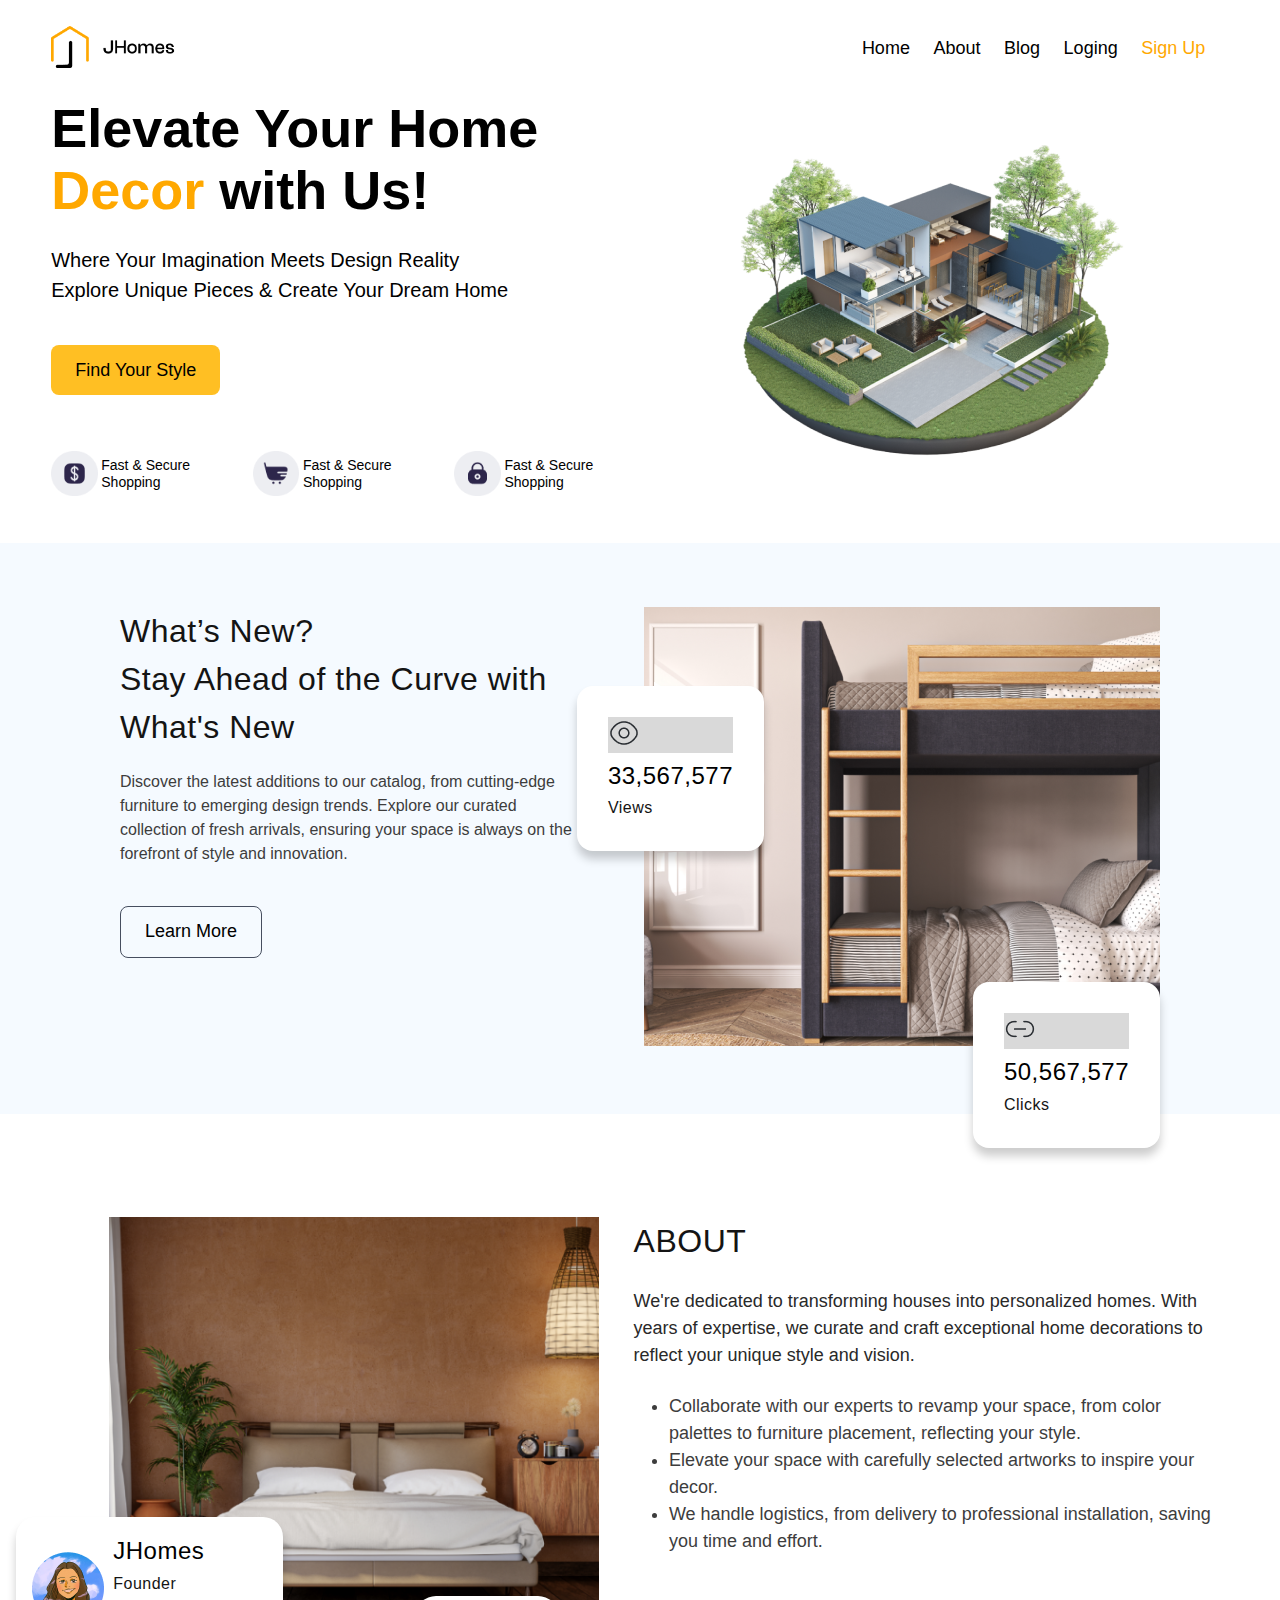
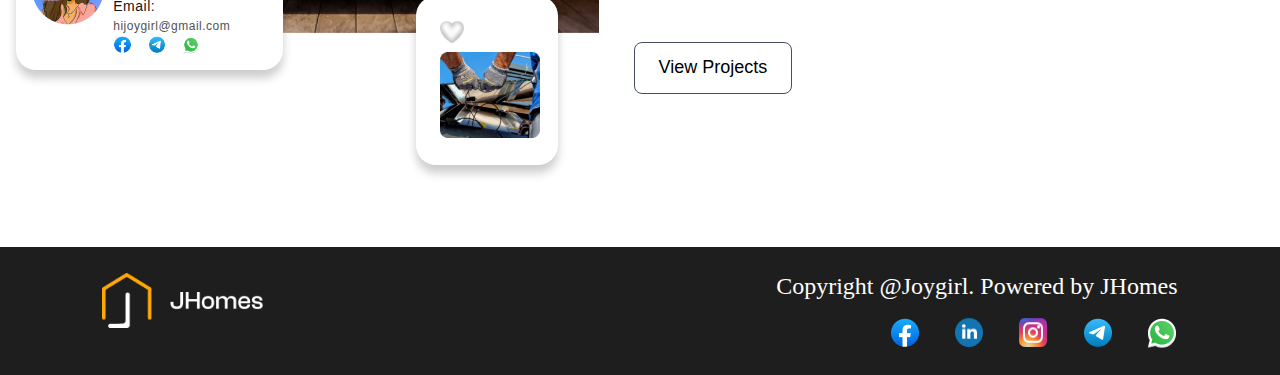
==== commit b3d2355a: "task 8 and 9 first submition" ====
--- a/index.html
+++ b/index.html
@@ -14,17 +14,26 @@
             <img src="image/Frame 2.png" alt="Logo">
         </div>
 
-        <div class="menu-icon">
-            <img src="image/menu.png" alt="">
+        
+        <div>
+            <img src="image/menu.png" alt="" class="menu-icon">
+            <img src="image/close.png" alt="" class="menu-icon-clos">
         </div>
 
         <nav>
-            <a href="">Home</a>
+            <a href="index.html">Home</a>
             <a href="">About</a>
+            <a href="Blog.html">Blog</a>
             <a href="">Loging</a>
            <a href="" class="active">Sign Up</a>
         </nav>
     </header>
+
+    <div class="nav2">
+        <a href="index.html">Home</a>
+        <a href="">About</a>
+        <a href="Blog.html">Blog</a>
+    </div>
 
     <main>
 
@@ -184,24 +193,29 @@
                 </div>
             </div>
 
-        </section>
-
-                
-    <footer>
-        <div class="footer-logo">
-            <img src="image/Frame 3.png" alt="">
-        </div>
-
-        <div class="footer-media">
-            <p>Copyright @Joygirl. Powered by JHomes</p>
-            <div class="footer-icon">
-                <img src="image/Facebook.png" alt="">
-                <img src="image/linkedin.png" alt="">
-                <img src="image/instagram.png" alt="">
-                <img src="image/telegram.png" alt="">
-                <img src="image/whatsapp.png" alt="">
-            </div>
-        </div>
-    </footer>
-</body>
-</html>+        </section> 
+        
+    </main>   
+        <footer>
+            <div class="footer-logo">
+                <img src="image/Frame 3.png" alt="">
+            </div>
+    
+            <div class="footer-media">
+                <p>Copyright @Joygirl. Powered by JHomes</p>
+                <div class="footer-icon">
+                    <img src="image/Facebook.png" alt="">
+                    <img src="image/linkedin.png" alt="">
+                    <img src="image/instagram.png" alt="">
+                    <img src="image/telegram.png" alt="">
+                    <img src="image/whatsapp.png" alt="">
+                </div>
+            </div>
+        </footer>
+
+        <script src="script.js"></script> 
+    </body>
+ </html>
+
+
+  --- a/style.css
+++ b/style.css
@@ -6,6 +6,13 @@
     margin: 0;
     padding: 0;
     text-decoration: none;
+
+}
+
+body{
+    max-width:1440px;
+    width: 100%;
+    margin: 0 auto;
 }
 
 header{
@@ -13,12 +20,42 @@
     justify-content: space-between;
     align-items: center;
     margin: 2% 4%;
-    /* width: 100%; */
-    /* gap: 20px; */
 }
 
 .menu-icon{
     display: none;
+    cursor: pointer;
+}
+
+.menu-icon-clos{
+    display: none;
+    cursor: pointer;
+}
+
+.nav2{
+    display:none;
+    height: 50vh;
+}
+
+.nav2 a {
+    color: #141414;
+    text-align: center;
+    font-family: 'Clash Grotesk';
+    font-size: 18px;
+    font-style: normal;
+    font-weight: 500;
+    line-height: 150%; /* 27px */
+    padding: 10% 0 2% 0;
+    border-bottom: 0.5px solid #525252;
+    width: 20%;
+}
+
+.nav2 a:last-child {
+    border: none;
+}
+
+.nav2 a:first-child {
+    padding: 3% 0 2% 0;
 }
 
 nav{
@@ -30,7 +67,7 @@
 nav a{
     padding-right: 4%;
     color: #000;
-    font-family: 'Roboto', sans-serif;
+    font-family: 'Clash Grotesk', sans-serif;
     font-size: 18px;
     font-style: normal;
     font-weight: 400;
@@ -39,7 +76,7 @@
 
 .active{
     color: #FFA800;
-    font-family: 'Roboto', sans-serif;
+    font-family: 'Clash Grotesk', sans-serif;
     font-size: 18px;
     font-style: normal;
     font-weight: 400;
@@ -83,7 +120,7 @@
 
 .left-p{
     color: #000;
-font-family:  'Roboto', sans-serif;
+font-family: 'Clash Grotesk', sans-serif;
 font-size: 24px;
 font-style: normal;
 font-weight: 400;
@@ -99,7 +136,7 @@
     padding: 14.5px 24px;
     border: none;
     color: #000;
-    font-family: 'Roboto', sans-serif;
+    font-family: 'Clash Grotesk', sans-serif;
     font-size: 18px;
     font-style: normal;
     font-weight: 500;
@@ -123,11 +160,12 @@
 
 .flex-item p{
     color: #000;
-    font-family: 'Roboto', sans-serif;
+    font-family: 'Clash Grotesk', sans-serif;
     font-size: 16px;
     font-style: normal;
     font-weight: 400;
     line-height: 120%; /* 19.2px */
+    max-width:80%
 }
 
 .flex-item img{
@@ -163,7 +201,7 @@
 }
 
 .right img{
-    width: 100%;
+    /* width: 100%; */
 }
 
 .container-left h2{
@@ -179,7 +217,7 @@
 
 .container-left p{
     color: #3D3D3D;
-    font-family: 'Roboto', sans-serif;
+    font-family: 'Clash Grotesk', sans-serif;
     font-size: 18px;
     font-style: normal;
     font-weight: 400;
@@ -195,12 +233,12 @@
 }
 
 .position-card img{
-    width: 100%;
+    /* width: 100%; */
     
 }
 
 .position-card{
-    width: 25%;
+    /* width: 25%; */
     margin: 0 auto;
     background-color:  #D9D9D9;
     margin-bottom: 2%;
@@ -208,7 +246,7 @@
 
 .card-info{
     color: #000;
-    font-family: 'Roboto', sans-serif;
+    font-family: 'Clash Grotesk', sans-serif;
     font-size: 24px;
     font-style: normal;
     font-weight: 500;
@@ -224,7 +262,7 @@
     padding: 6%;
     /* Shadow 4 */
     box-shadow: 0px 8px 10px 0px rgba(0, 0, 0, 0.20);
-    width: 35%;
+    /* width: 35%; */
 }
 
 .left{
@@ -255,7 +293,7 @@
 
 
 .about-letf{
-    width: 50%;  
+    /* width: 50%;   */
 }
 
 .about-left-image img{
@@ -272,22 +310,22 @@
     background: #FFF;
     box-shadow: 0px 8px 10px 0px rgba(0, 0, 0, 0.20);
     padding: 16px;
-    width: 24%;
+    /* width: 24%; */
 }
 
 
 .profile-img img{
-    width: 100%;
+    /* width: 100%; */
    
 }
 .profile-img{
-    width:20%;
+    /* width:20%; */
     margin-top: 8%;
 }
 
 .inner-info h3{
     color: #000;
-    font-family: 'Roboto', sans-serif;
+    font-family: 'Clash Grotesk', sans-serif;
     font-size: 24px;
     font-style: normal;
     font-weight: 500;
@@ -298,7 +336,7 @@
 
 .sub-info{
     color: #141414;
-    font-family:'Roboto', sans-serif;
+    font-family:'Clash Grotesk', sans-serif;
     font-size: 16px;
     font-style: normal;
     font-weight: 400;
@@ -310,7 +348,7 @@
 
 .inner-info span{
     color: #141414;
-    font-family: 'Roboto', sans-serif;
+    font-family: 'Clash Grotesk', sans-serif;
     font-size: 14px;
     font-style: normal;
     font-weight: 400;
@@ -320,7 +358,7 @@
 
 .email{
     color: #525252;
-font-family: 'Roboto', sans-serif;
+font-family: 'Clash Grotesk', sans-serif;
 font-size: 12px;
 font-style: normal;
 font-weight: 400;
@@ -417,6 +455,7 @@
     justify-content: space-between;
     background: #1E1E1E;
     padding: 2% 8%;
+    gap: 32px;
     
 }
 
@@ -426,12 +465,14 @@
 
 .footer-logo{
     width: 15%;
+    
+
 }
 
 .footer-media{
     display: flex;
     flex-direction: column;
-    
+    gap: 16px;
     
 }
 
@@ -442,17 +483,260 @@
     font-style: normal;
     font-weight: 500;
     line-height: normal;
-    margin-bottom: 2%;
+    
 }
 
 .footer-icon{
     display: flex;
-    gap: 10%;
-    padding-left: 40%;
-    width: 100%;
-}
-
-
+    gap: 8%;
+    justify-content: end;
+    width: 100%;
+}
+
+
+/* Bolg page style */
+
+
+ 
+.blog-hero{
+    /* background-image: url(image/Hero.png); */
+    width: 100%;
+    position: relative;
+    z-index: 5;
+    
+   
+}
+
+.blog-hero-left{
+    position: absolute;
+    bottom: 35%;
+    right: 48%;
+    z-index: 2;
+}
+
+
+
+
+
+.blog-hero-left h2{
+    color: #000;
+    font-family: 'Clash Grotesk', sans-serif;
+    font-size: 64px;
+    font-style: normal;
+    font-weight: 600;
+    line-height: normal;
+    
+}
+
+.blog-right-hero img{
+    width: 100%;
+
+} 
+
+.blog-hero-respond img{
+    width: 100%;
+}
+
+.blog-hero-respond{
+    display:none;
+}
+
+.Featured{
+ margin: 2% 6%;
+}
+
+.Featured h2{
+    color: #000;
+    font-family: 'Clash Grotesk', sans-serif;
+    font-size: 40px;
+    font-style: normal;
+    font-weight: 600;
+    line-height: normal;
+    margin-bottom: 24px;
+}
+
+.Featured-list{
+    display: flex;
+    align-items: center;
+    gap: 4%;
+    
+}
+
+.Featured-list{
+    margin-bottom: 56px;
+}
+
+.Featured-list a{
+    color: #000;
+    font-family: 'Clash Grotesk', sans-serif;
+    font-size: 24px;
+    font-style: normal;
+    font-weight: 400;
+    line-height: normal;
+    font-variant: all-small-caps;
+}
+
+
+.grid-container{
+    display: grid;
+    grid-template-columns: 1fr 1fr 1fr;
+    gap: 4%;
+    row-gap: 4%;
+    width: 100%;
+     margin-bottom: 10%;
+   
+}
+
+.date{
+    color: #495057;
+    font-family: 'Clash Grotesk', sans-serif;
+    font-size: 12px;
+    font-weight: 400;
+    margin-top: 16px;
+    margin-bottom: 16px;
+}
+
+.grid-image img{
+    width: 100%;
+}
+
+
+.grid-info h3{
+    font-family:'Clash Grotesk', sans-serif;
+    color: #313131;
+    font-size: 24px;
+    font-weight: 500;
+    margin-bottom: 15px;
+}
+
+.grid-sub-info{
+    color: #464E5F;
+    font-family:'Clash Grotesk', sans-serif;
+    font-size: 16px;
+    font-style: normal;
+    font-weight: 400;
+    line-height: 150%; /* 24px */
+}
+
+.banna{
+    position: relative;
+    margin-bottom: 5%;
+    margin: 2 6%;
+    z-index: 1;
+}
+
+.bann-info-poistion{
+    position: absolute;
+    top: 45%;
+    /* bottom: 0; */
+    right: 18%;
+    z-index: 1;
+}
+
+.banna img{
+    width: 100%;
+    border-radius: 8px;
+}
+
+.banna h3{
+    color: #FFF;
+text-align: center;
+font-family:'Clash Grotesk', sans-serif;
+font-size: 40px;
+font-style: normal;
+font-weight: 500;
+line-height: normal;
+}
+
+/* .line-img{
+    margin: 0 4%;
+    
+} */
+
+.short-cover img{
+    position: absolute;
+    top:-30px;
+    left:50%;
+    transform: translateX(-50%);
+    align-items:center;
+}
+
+.short-cover{
+    margin-bottom: 5%;
+    position: relative;
+    width: 100%;
+    
+}
+
+/* .line-img hr{
+    margin: 2% 6%;
+} */
+
+.short-cover p{
+    text-align: center;
+    margin: 4%;
+    color: #313131;
+    font-family: 'Clash Grotesk', sans-serif;
+    font-size: 56px;
+    font-style: normal;
+    font-weight: 500;
+    line-height: normal;
+}
+
+.last-grid-cover{
+    display: grid;
+    grid-template-columns: 1fr 1fr 1fr;
+    gap: 4%;
+    margin: 2% 8%;
+    /* width: 100%; */
+    
+}
+
+.last-grid-item{
+    position: relative;
+    
+}
+
+.last-grid-item img{
+    width: 100%;
+}
+
+.last-grid-info{
+    width: 80%;
+    position: absolute;
+    top: 25%;
+    right:10%;
+}
+
+.last-date{
+    color: #FFF;
+    font-family:'Clash Grotesk', sans-serif;
+    font-size: 12px;
+    font-style: normal;
+    font-weight: 400;
+    line-height: normal;
+    margin-bottom: 16px;
+}
+
+.last-grid-info h3{
+    color: #FFF;
+    font-family: 'Clash Grotesk', sans-serif;
+    font-size: 18px;
+    font-style: normal;
+    font-weight: 500;
+    line-height: normal;
+    margin-bottom: 15px;
+}
+
+.last-p-tag{
+    color: #FFF;
+    font-family: 'Clash Grotesk', sans-serif;
+    font-size: 16px;
+    font-style: normal;
+    font-weight: 400;
+    line-height: 150%; /* 24px */
+    
+}
 
 
 
@@ -461,25 +745,18 @@
 
 
 /* responsiveness */
+
+/* hero responsiveness and header */
+
 @media (max-width: 1280px){
     .hero-left h2{
-        color: #000;
-        font-family: 'Roboto', sans-serif;
+       
         font-size: 54px;
-        font-style: normal;
-        font-weight: 600;
-        line-height: normal;
+        
 }
 
 .left-p{
-    color: #000;
-font-family:  'Roboto', sans-serif;
 font-size: 20px;
-font-style: normal;
-font-weight: 400;
-line-height: 150%; /* 36px */
-/* width: 50%; */
-margin-top: 24px;
 
 }
 
@@ -495,38 +772,20 @@
 
 @media (max-width: 1128px){
     .hero-left h2{
-        color: #000;
-        font-family: 'Roboto', sans-serif;
         font-size: 50px;
-        font-style: normal;
-        font-weight: 600;
-        line-height: normal;
 }
 .left-active{
     font-size: 50px; 
 }
 
 .left-p{
-    color: #000;
-font-family:  'Roboto', sans-serif;
 font-size: 18px;
-font-style: normal;
-font-weight: 400;
-line-height: 150%; /* 36px */
-/* width: 50%; */
-margin-top: 24px;
-
 }
 }
 
 @media (max-width: 1078px){
     .hero-left h2{
-        color: #000;
-        font-family: 'Roboto', sans-serif;
         font-size: 48px;
-        font-style: normal;
-        font-weight: 600;
-        line-height: normal;
 }
 
 .left-active{
@@ -534,30 +793,12 @@
 }
 
 .left-p{
-    color: #000;
-font-family:  'Roboto', sans-serif;
 font-size: 16px;
-font-style: normal;
-font-weight: 400;
-line-height: 150%; /* 36px */
-/* width: 50%; */
-margin-top: 24px;
-
 }
 
 .flex-item p{
-    color: #000;
-    font-family: 'Roboto', sans-serif;
     font-size: 14px;
-    font-style: normal;
-    font-weight: 400;
-    line-height: 120%; /* 19.2px */
-}
-
-
-
-
-
+  } 
 }
 
 
@@ -599,46 +840,20 @@
 }
 
 .inner-info h3{
-    color: #000;
-    font-family: 'Roboto', sans-serif;
     font-size: 20px;
-    font-style: normal;
-    font-weight: 500;
-    line-height: 150%; /* 36px */
-    letter-spacing: 0.5px;
-    /* text-align: center; */
 }
 
 .sub-info{
-    color: #141414;
-    font-family:'Roboto', sans-serif;
     font-size: 16px;
-    font-style: normal;
-    font-weight: 400;
-    line-height: 150%; /* 24px */
-    letter-spacing: 0.5px;
-    /* text-align: center; */
     margin-top: 2%;
 }
 
 .inner-info span{
-    color: #141414;
-    font-family: 'Roboto', sans-serif;
     font-size: 14px;
-    font-style: normal;
-    font-weight: 400;
-    line-height: 150%; /* 21px */
-    letter-spacing: 0.5px;
 }
 
 .email{
-    color: #525252;
-font-family: 'Roboto', sans-serif;
 font-size: 12px;
-font-style: normal;
-font-weight: 400;
-line-height: 150%;
-letter-spacing: 0.5px;
 }
 
 .media{
@@ -820,12 +1035,7 @@
 
 @media (max-width: 996px){
     .hero-left h2{
-        color: #000;
-        font-family: 'Roboto', sans-serif;
         font-size: 20px;
-        font-style: normal;
-        font-weight: 600;
-        line-height: normal;
 }
 
 .left-active{
@@ -833,81 +1043,22 @@
 }
 
 .left-p{
-    color: #000;
-font-family:  'Roboto', sans-serif;
 font-size: 16px;
-font-style: normal;
-font-weight: 400;
-line-height: 150%; /* 36px */
-/* width: 50%; */
-margin-top: 24px;
-
 }
 
 .flex-item p{
-    color: #000;
-    font-family: 'Roboto', sans-serif;
     font-size: 12px;
-    font-style: normal;
-    font-weight: 400;
-    line-height: 120%; /* 19.2px */
-}
-
-}
-
-
-/* 
-@media (max-width: 1078px){
-    .hero-left h2{
-        color: #000;
-        font-family: 'Roboto', sans-serif;
-        font-size: 48px;
-        font-style: normal;
-        font-weight: 600;
-        line-height: normal;
-}
-
-.left-active{
-    font-size: 48px; 
-}
-
-.left-p{
-    color: #000;
-font-family:  'Roboto', sans-serif;
-font-size: 16px;
-font-style: normal;
-font-weight: 400;
-line-height: 150%; /* 36px */
-/* width: 50%; */
-margin-top: 24px;
-
-}
-
+}
+
+}
 .flex-item p{
-    color: #000;
-    font-family: 'Roboto', sans-serif;
-    font-size: 14px;
-    font-style: normal;
-    font-weight: 400;
-    line-height: 120%; /* 19.2px */
-}
-
-} */
-
-
-
-
-
+    font-size: 14px
+}
 
 
 @media (max-width: 723px){
     .hero-left h2{
-        color: #000;
-        font-family: 'Roboto', sans-serif;
         font-size: 38px;
-        font-style: normal;
-        font-weight: 600;
-        line-height: normal;
 }
 
 .left-active{
@@ -915,24 +1066,11 @@
 }
 
 .left-p{
-    color: #000;
-font-family:  'Roboto', sans-serif;
 font-size: 16px;
-font-style: normal;
-font-weight: 400;
-line-height: 150%; /* 36px */
-/* width: 50%; */
-margin-top: 24px;
-
 }
 
 .flex-item p{
-    color: #000;
-    font-family: 'Roboto', sans-serif;
     font-size: 12px;
-    font-style: normal;
-    font-weight: 400;
-    line-height: 120%; /* 19.2px */
 }
 
 }
@@ -942,17 +1080,11 @@
 
     header{
         display:flex;
-        /* justify-content: space-between; */
-    }
-
-    .menu-icon{
-        display: block;
         
     }
 
-    nav{
-        display: none;
-    }
+    
+    
     .hero-right img{
         width: 100%;
     }
@@ -965,12 +1097,7 @@
     }
 
     .hero-left h2{
-        color: #000;
-        font-family: 'Roboto', sans-serif;
         font-size: 32px;
-        font-style: normal;
-        font-weight: 600;
-        line-height: normal;
         max-width: 100%;
 }
 
@@ -1031,9 +1158,7 @@
 line-height: 150%; /* 36px */
 }
 
-.right-img img{
-    /* width: 100%; */
-}
+
 
 .right-img{
     width: 100%;
@@ -1058,13 +1183,8 @@
 }
 
 .about-info h3{
-    color: #141414;
-    font-family: 'Clash Grotesk';
+
     font-size: 24px;
-    font-style: normal;
-    font-weight: 500;
-    line-height: 150%; /* 36px */
-    letter-spacing: 0.5px;
 }
 
 
@@ -1167,4 +1287,295 @@
         padding: 2%;
     }
 
-}+}
+
+
+@media (max-width:676px){
+    .menu-icon{
+        display: block;
+        
+    }
+
+    nav{
+        display: none;
+    }
+
+    .menu-icon.hide {
+        display: none;
+    }
+
+    .menu-icon-clos.hide {
+        display: block;
+    }
+
+    .nav2.visible {
+        display: flex;
+        flex-direction: column;
+        align-items: center;
+        background: var(--Background, #F3F6F1);
+    }
+
+}
+
+
+/* blog page responsiveness */
+
+@media (max-width:1250px) {
+      
+    .blog-hero-left{
+        position: absolute;
+        bottom: 35%;
+        right: 40%;
+    }
+    
+    
+}
+
+@media (max-width:1110px){
+    .blog-hero-left{
+        position: absolute;
+        bottom: 25%;
+        right: 30%;
+    }
+
+    .blog-hero-left h2{
+        font-size: 58px;
+    }
+}
+
+@media (max-width:906px) {
+    .blog-hero-left{
+        position: absolute;
+        bottom: 20%;
+        right: 20%;
+    }
+
+    .blog-hero-left h2{
+        font-size: 55px;
+    }
+}
+
+
+@media (max-width:778px){
+    .blog-hero-left h2{
+        font-size: 50px;
+    }
+}
+
+@media (max-width:698px){
+    .blog-hero-left{
+        position: absolute;
+        bottom: 35%;
+        right: -5%;
+    }
+
+    .blog-right-hero{
+        display: none;
+    }
+
+    .blog-hero-respond{
+        display: block;
+        
+    }
+
+    .blog-hero-left{
+        width: 100%;
+    }
+
+    .blog-hero-left button{
+        width: 90%;
+        /* padding: 14.5px 24px; */
+    }
+
+    .grid-container{
+        display: grid;
+        grid-template-columns: 1fr 1fr ;
+        gap: 4%;
+        row-gap: 4%;
+        width: 100%;
+    margin-bottom: 25%;
+       
+    }
+
+    .banna{
+        position: relative;
+        margin-bottom: 10%;
+    }
+
+    .banna h3{
+        font-size: 25px;
+    }
+    
+    .bann-info-poistion{
+        position: absolute;
+        top: 30%;
+        
+        right: 5%;
+    }
+
+    .last-grid-cover{
+        display: grid;
+        grid-template-columns: 1fr;
+        gap: 4%;
+        margin: 2% 4%;
+        /* width: 100%; */
+        
+    }
+    
+    .last-grid-item img{
+        width: 100%;
+    }
+
+    
+    
+}
+
+@media (max-width:510px) {
+    .blog-hero-left h2{
+        font-size: 42px;
+    }
+}
+
+@media (max-width:442px){
+    .blog-hero-left h2{
+        font-size: 34px;
+    }
+}
+
+@media (max-width:482px) {
+    .blog-hero-left h2{
+        font-size: 40px;
+    }
+}
+
+@media (max-width:462px){
+    .blog-hero-left h2{
+        font-size: 38px;
+    }
+}
+
+@media (max-width:390px){
+    .blog-hero-left h2{
+        font-size: 30px;
+    }
+}
+
+@media (max-width:375px){
+    .blog-hero-left h2{
+        font-size: 32px;
+    }
+}
+
+@media (max-width:330px){
+    .blog-hero-left h2{
+        font-size: 28px;
+    }
+}
+
+/* feature section */
+
+
+@media (max-width:546px){
+    .grid-container{
+        display: grid;
+        grid-template-columns: 1fr;
+        gap: 4%;
+        row-gap: 2%;
+        width: 100%;
+         margin-bottom: 24rem;
+    }
+}
+
+
+
+@media (max-width:490px){
+   .Featured-list{
+    /* width: 100%; */
+    flex-direction: row;
+    justify-content: space-around;
+   }
+
+   .Featured h2{
+    font-size: 30px;
+   }
+
+   .short-cover p{
+    font-size: 45px;
+    margin-top: 10%;
+   }
+
+}
+
+
+@media (max-width:1186px){
+    .last-grid-info h3{
+        font-size: 16px;
+    }
+
+    .last-p-tag{
+        font-size: 14px;
+    }
+}
+
+@media (max-width:1206px) {
+    .last-grid-info h3{
+        font-size: 12px;
+    }
+
+    .last-p-tag{
+        font-size: 10px;
+    } 
+
+    .last-date{
+        font-size: 10px;
+    }
+}
+
+@media (max-width:762px) {
+
+    .last-grid-info h3{
+        font-size: 18px;
+    }
+
+    .last-p-tag{
+        font-size: 16px;
+    } 
+
+    .last-date{
+        font-size: 12px;
+    }
+}
+
+
+@media (max-width:375px){
+    .bann-info-poistion h3{
+        font-size: 17px;
+    }
+
+    .bann-info-poistion{
+       position : absolute;
+    top: 35%;
+    /* bottom: 0; */
+    right: 5%;
+    z-index: 1;
+    }
+}
+
+
+@media (max-width:687px){
+    .last-grid-cover{
+        margin-bottom: 20%;
+    }
+
+    footer{
+        flex-direction: column;
+        align-items: center;
+        /* margin: auto; */
+    }
+
+    .footer-icon{
+        /* margin: 0 auto; */
+        gap: 8%;
+    justify-content: center;
+    }
+}
